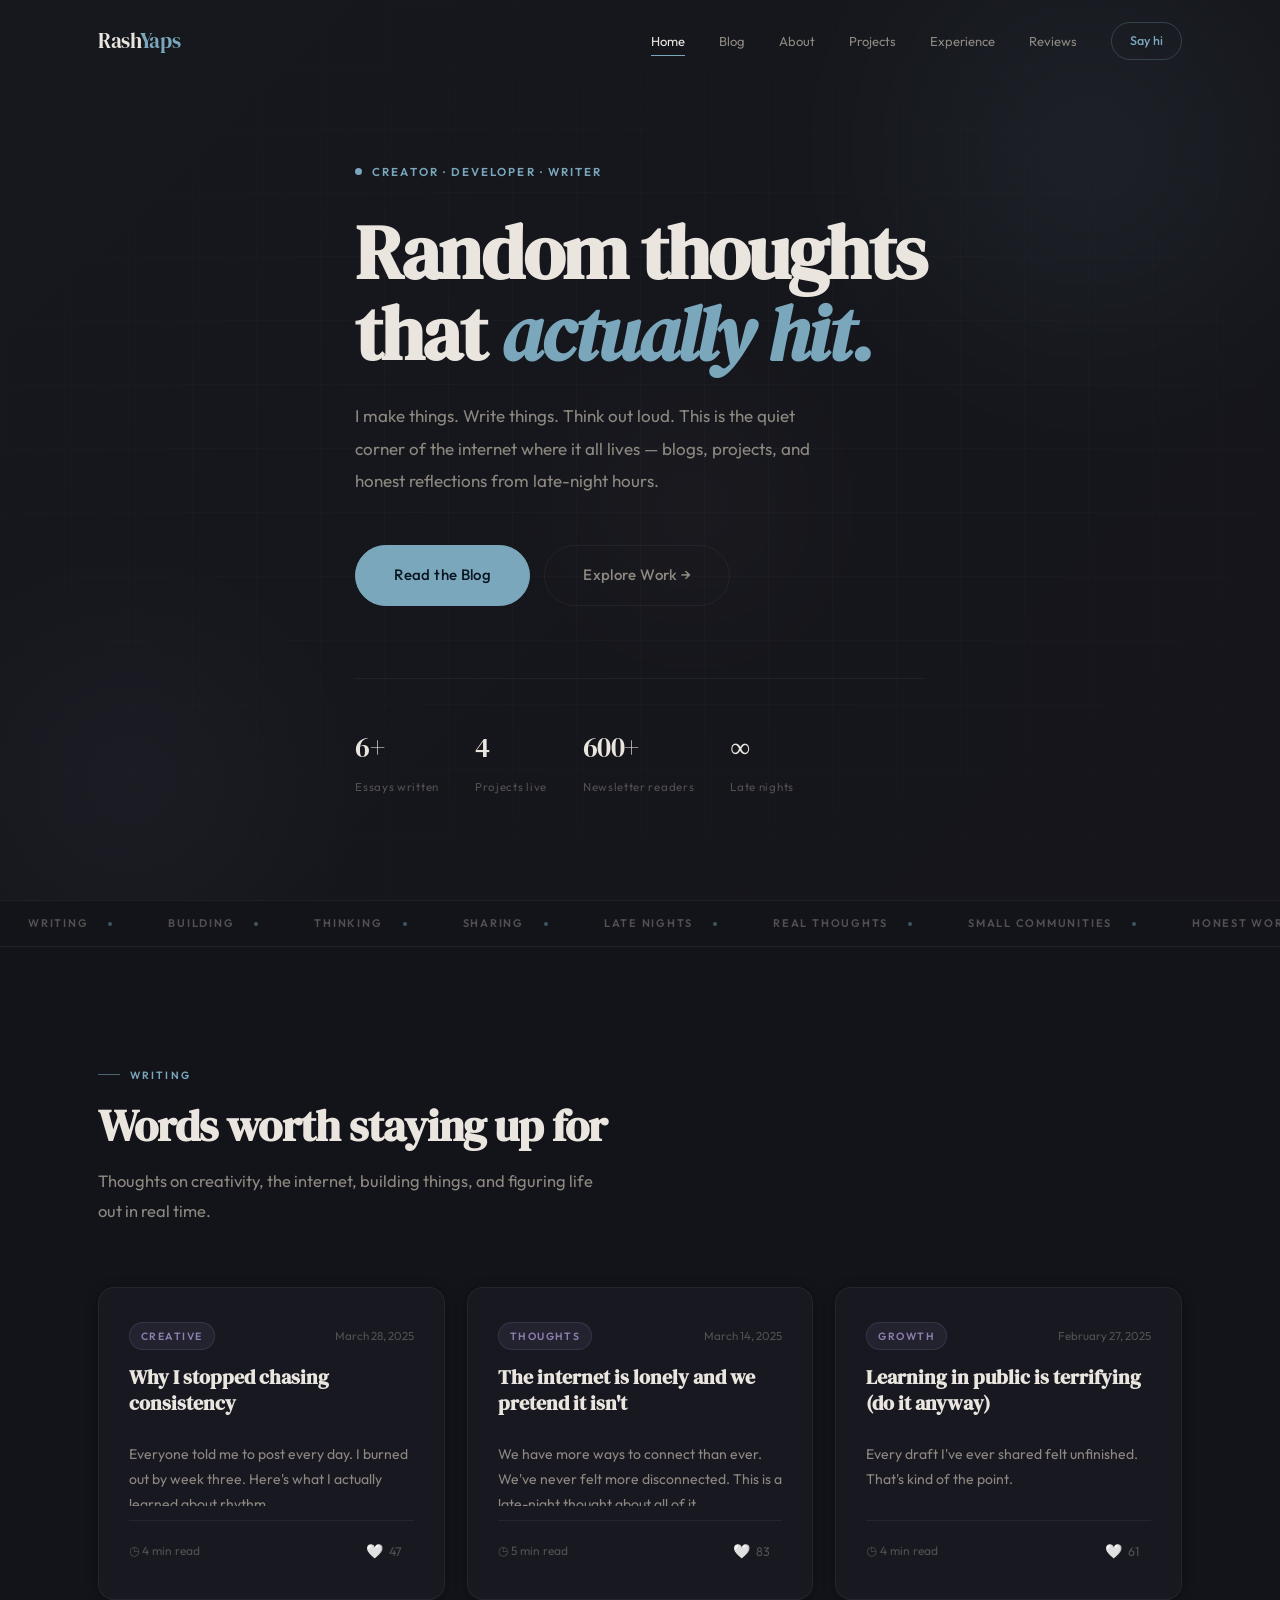
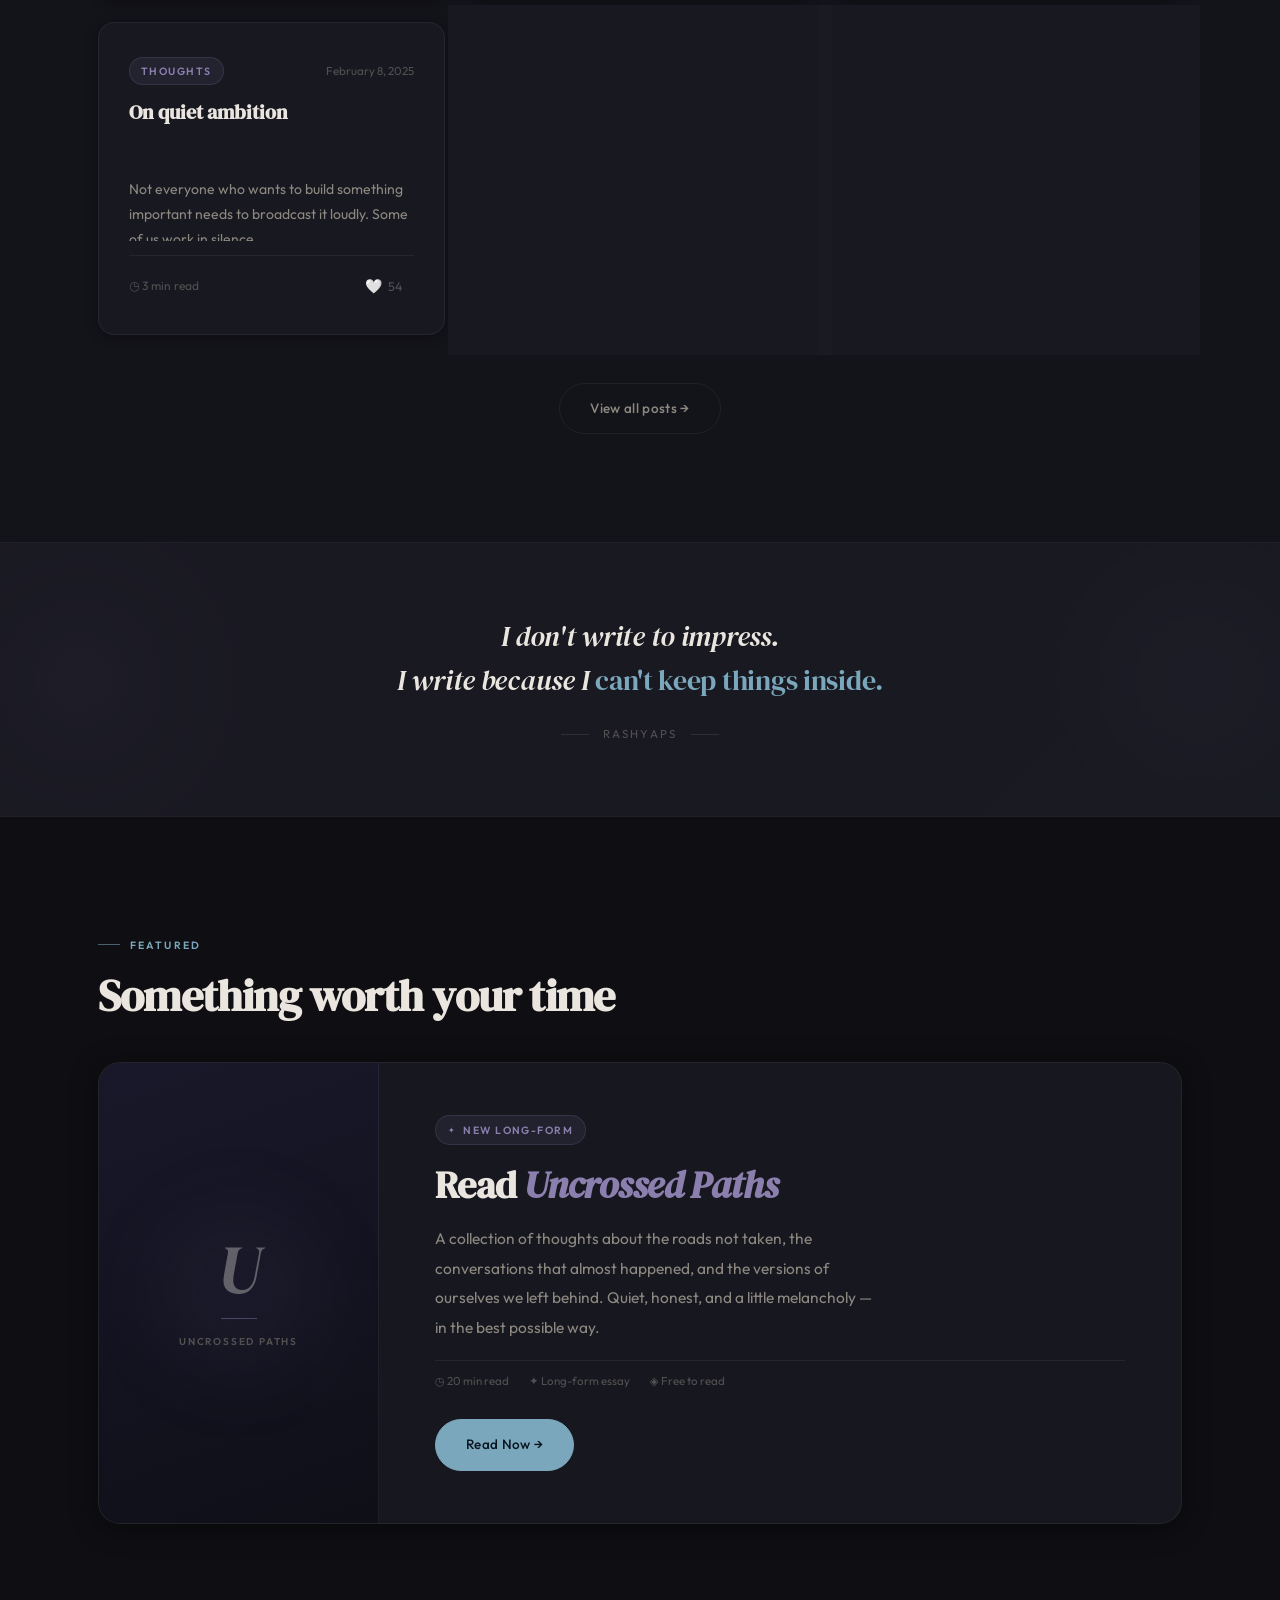
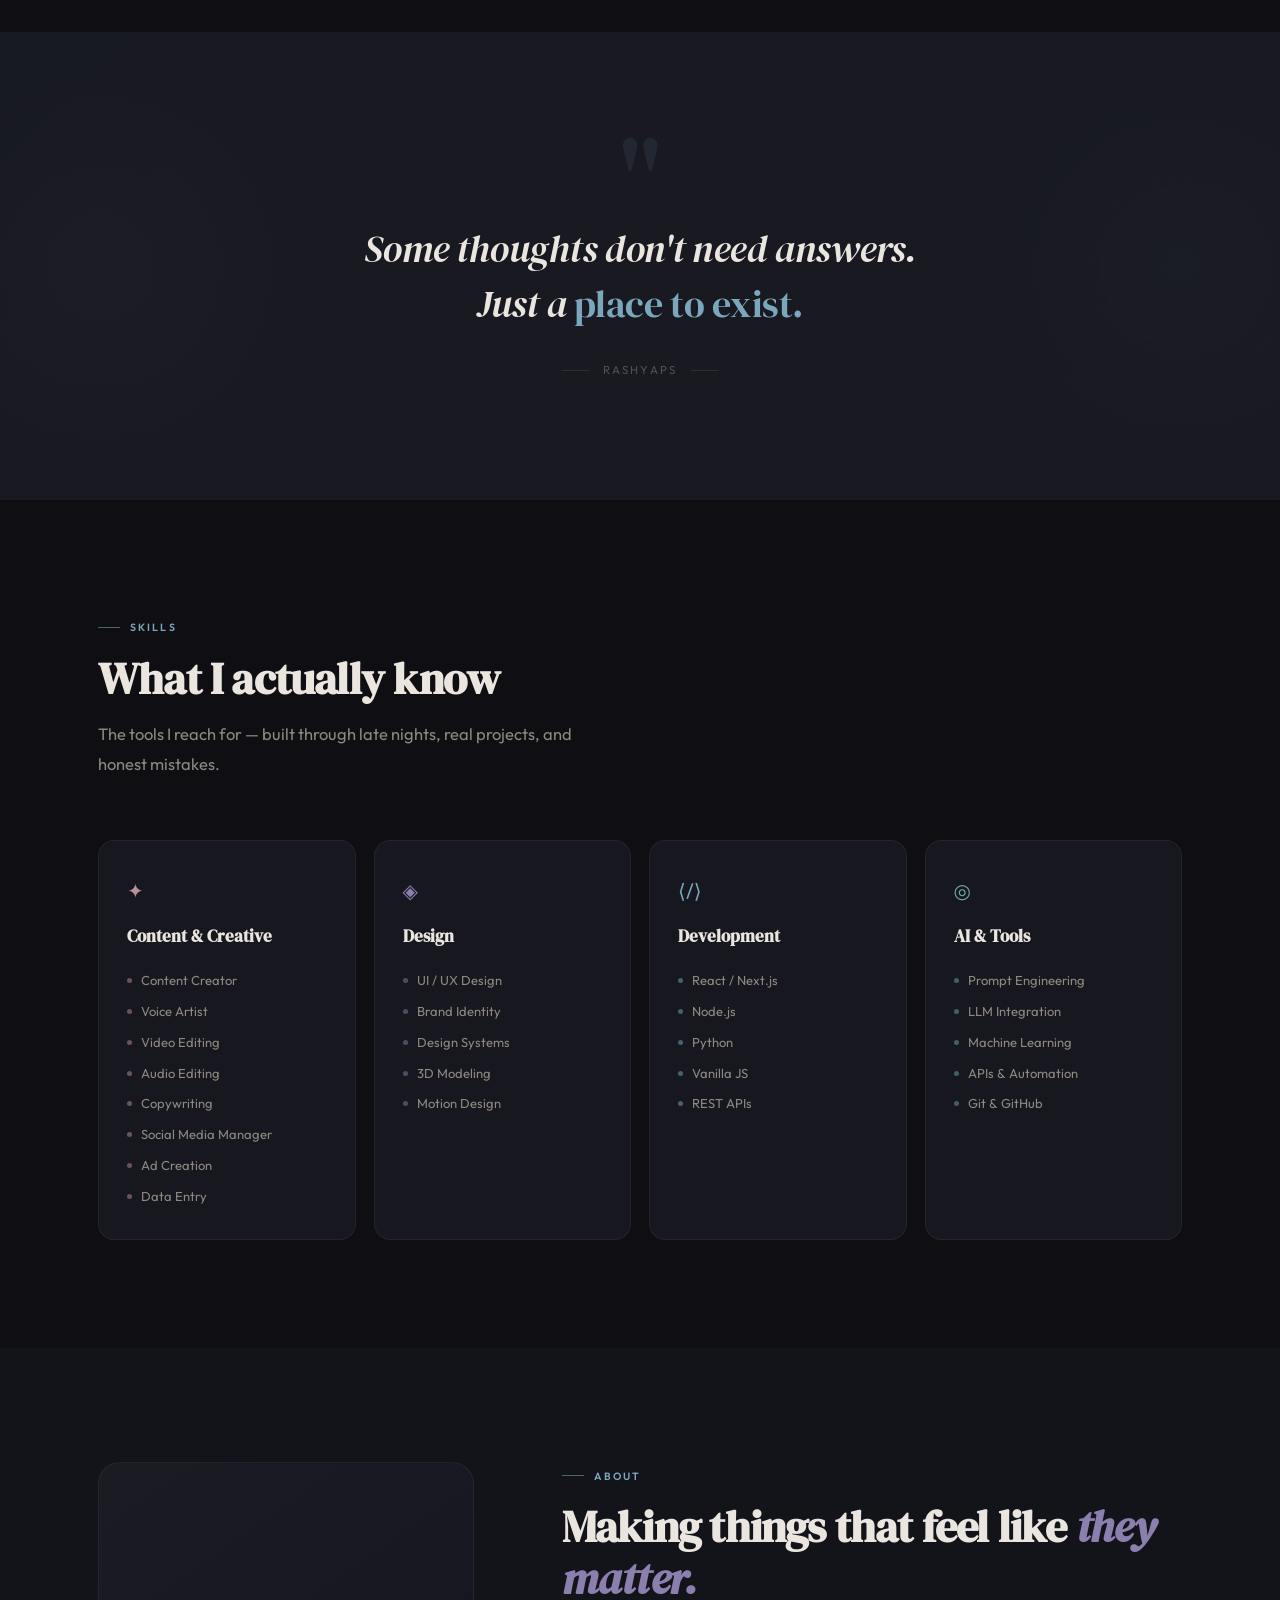
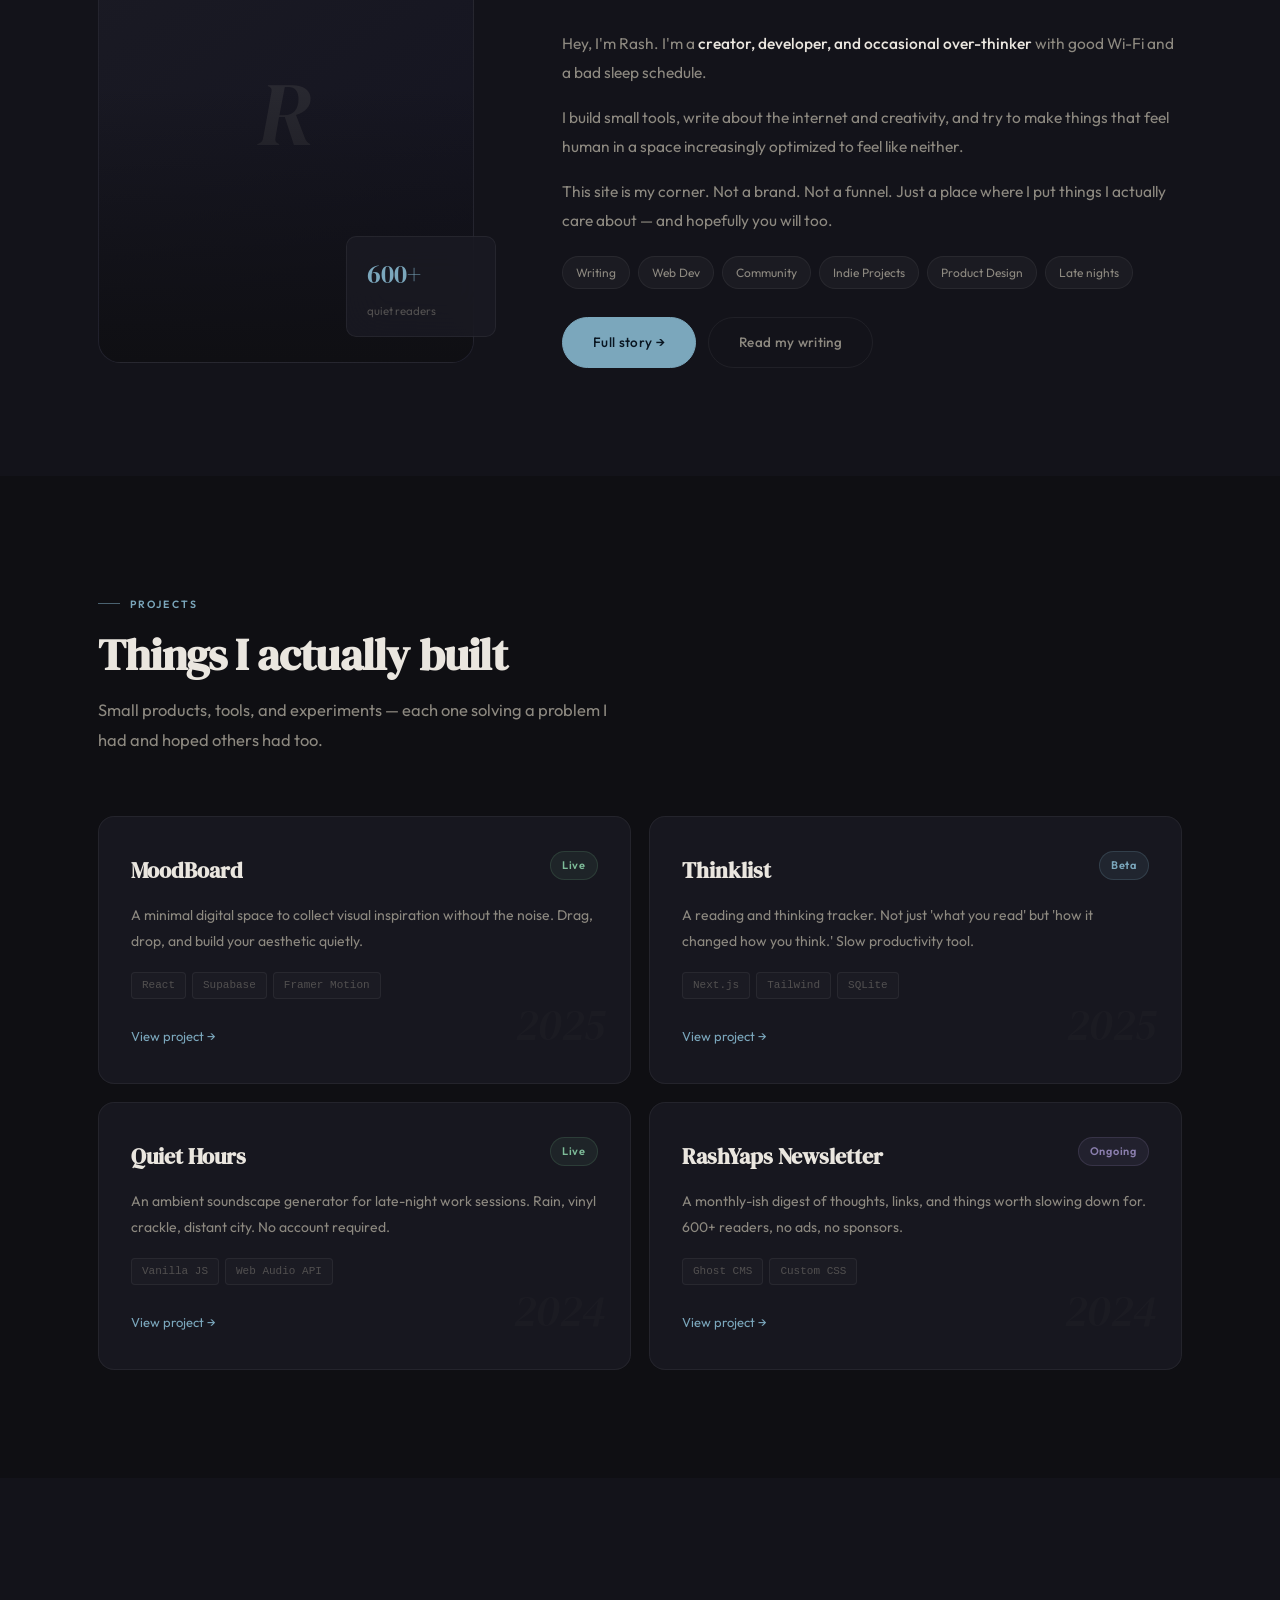
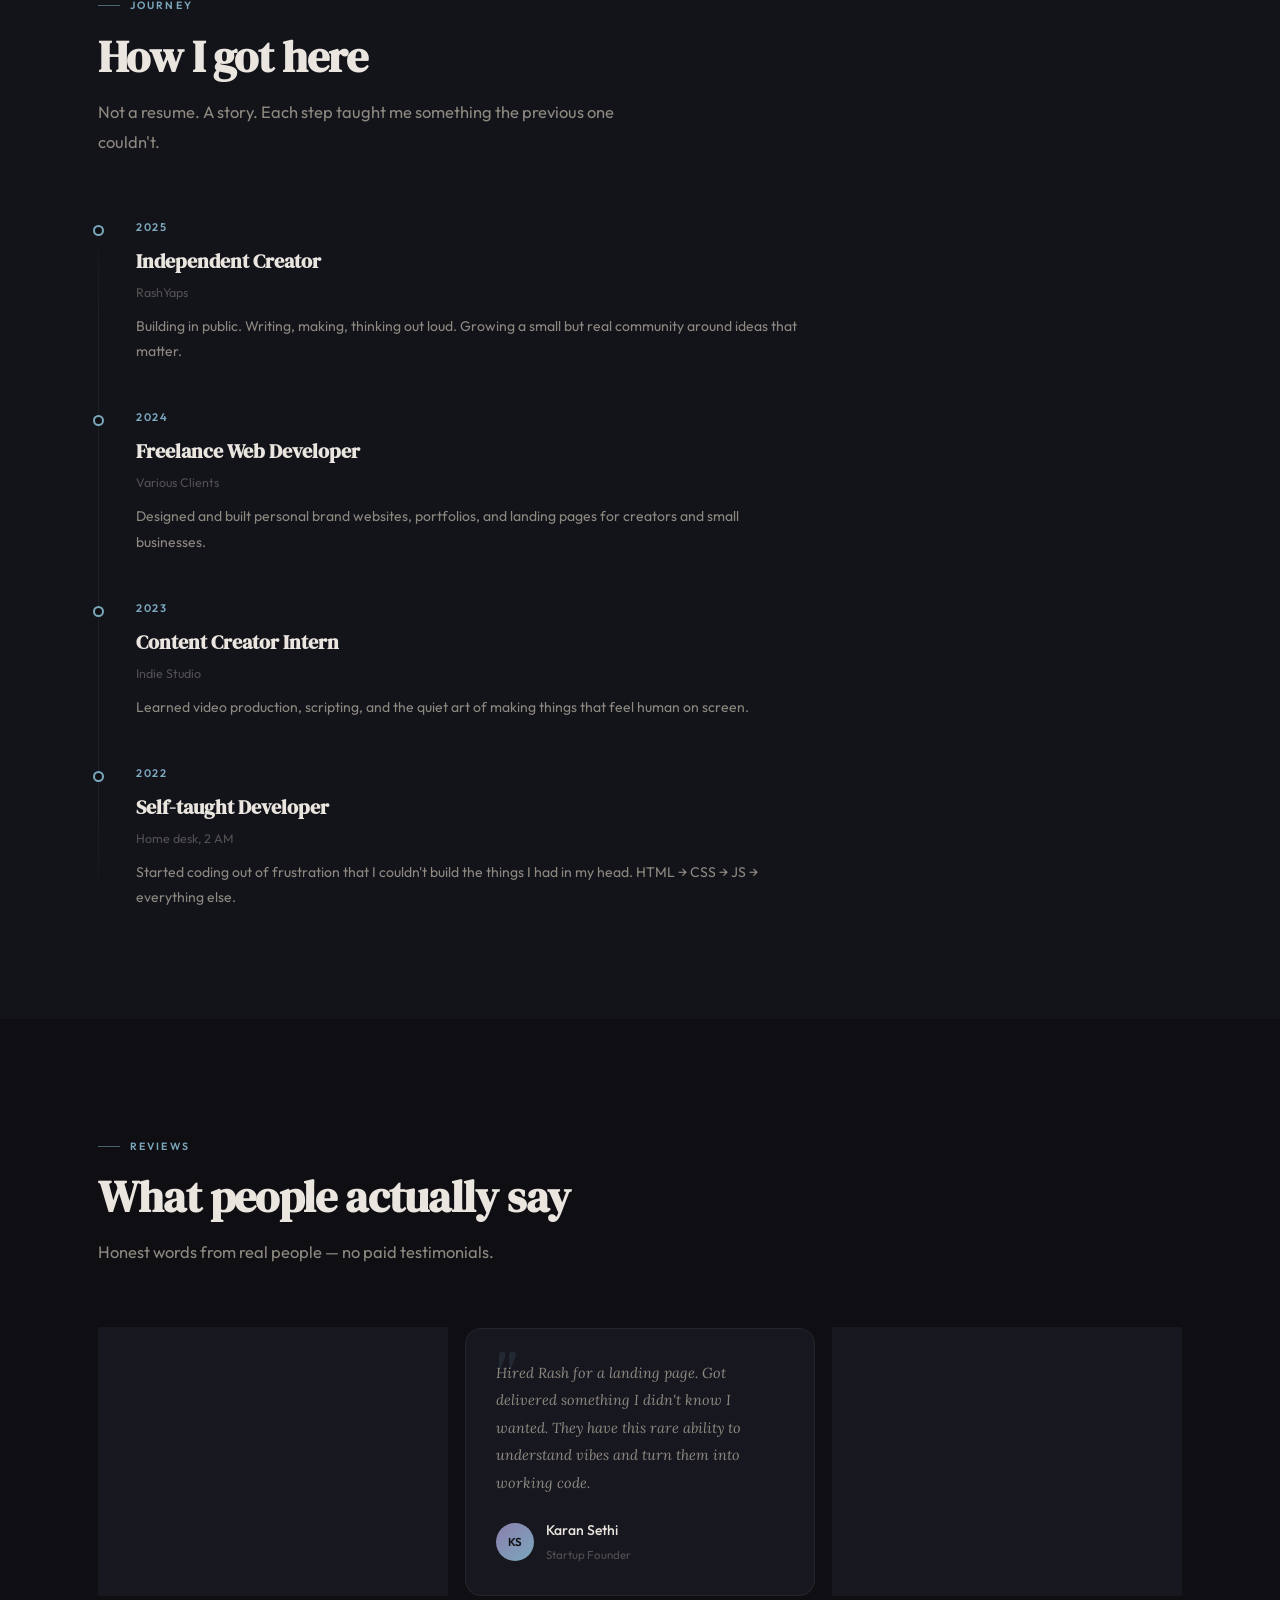
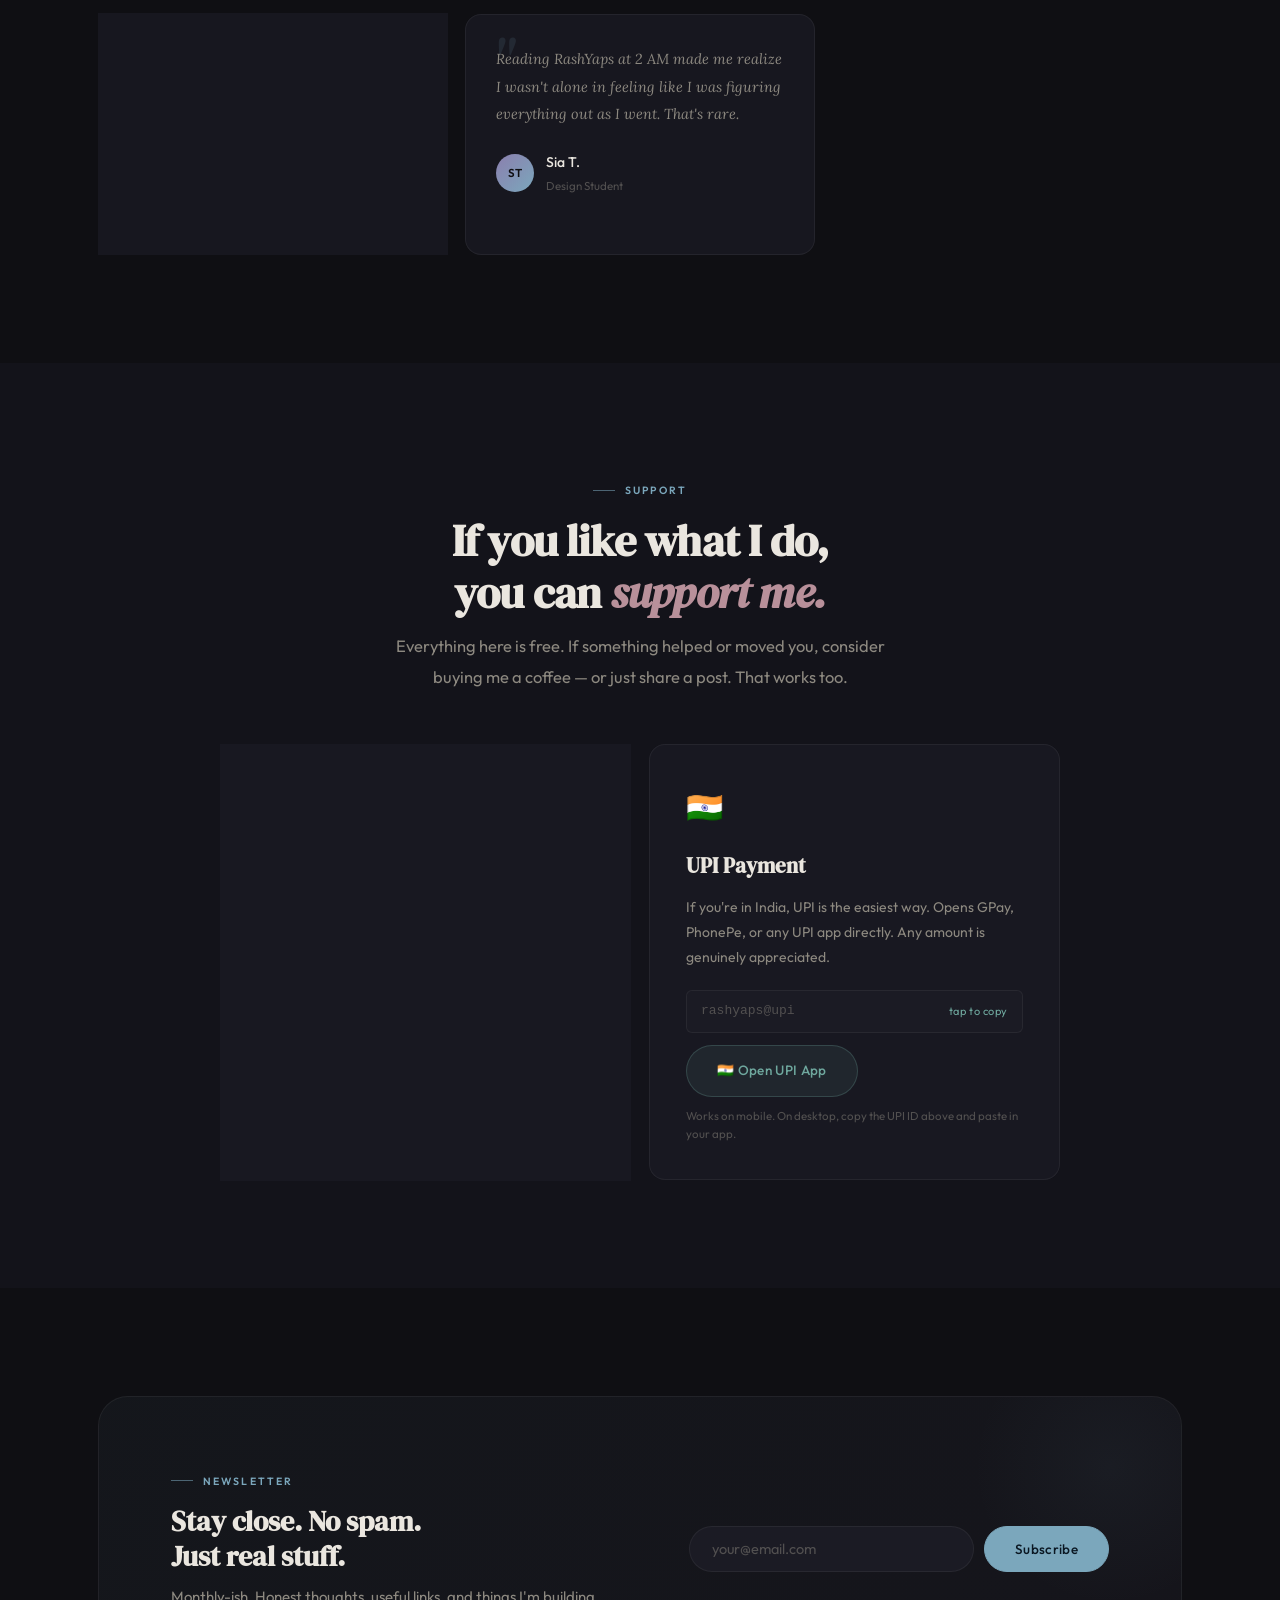
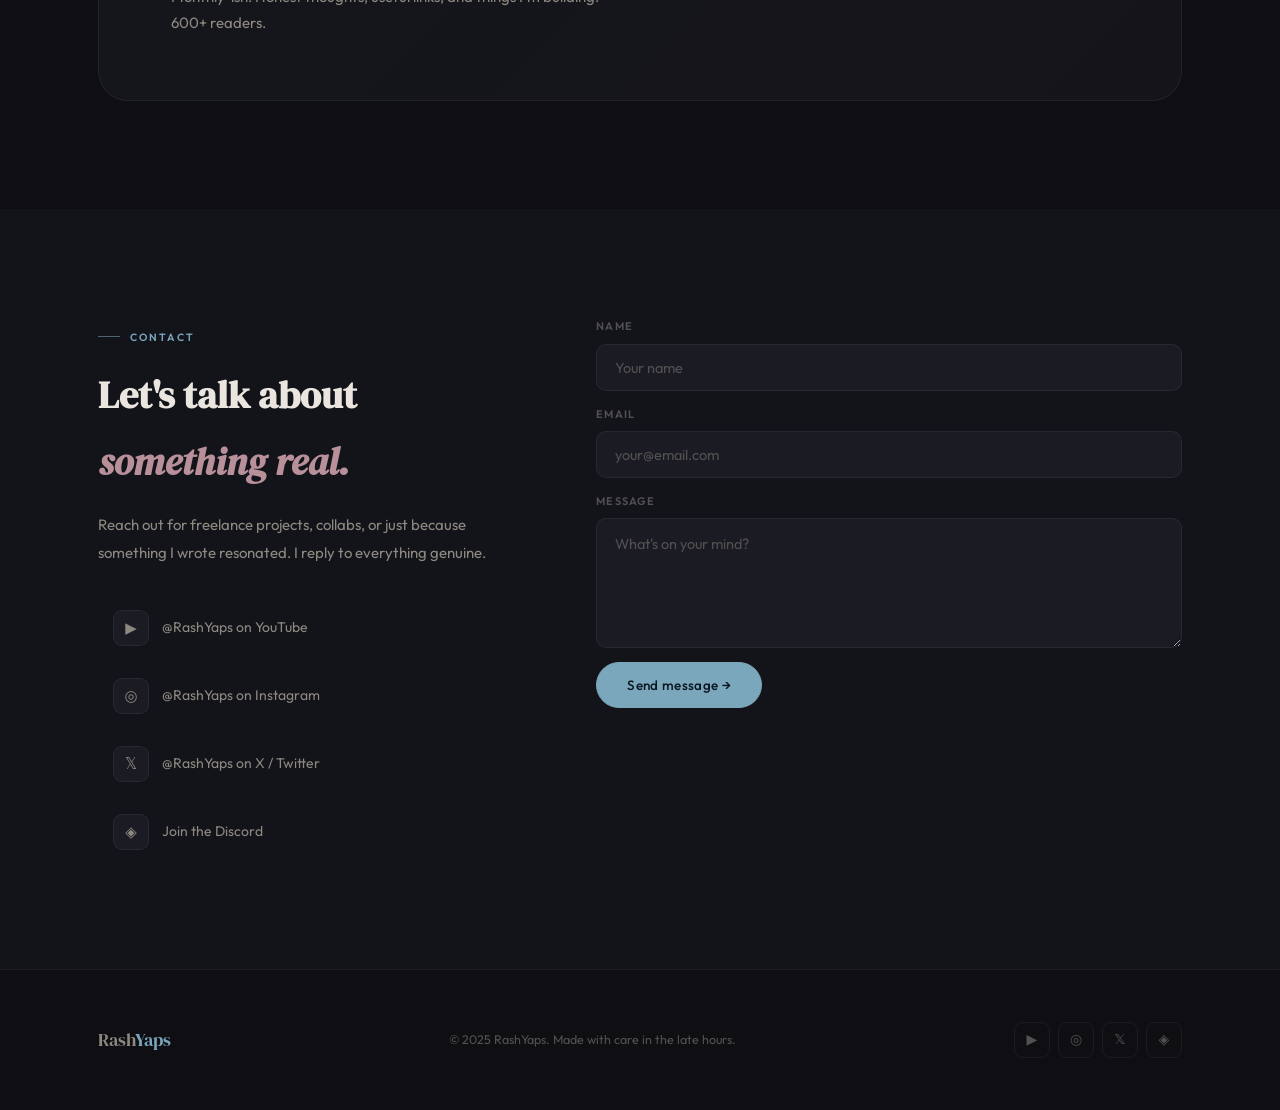
==== index.html @ 07ba9857 "Add files via upload" ====
<!DOCTYPE html>
<html lang="en">
<head>
  <meta charset="UTF-8"/>
  <meta name="viewport" content="width=device-width,initial-scale=1.0"/>
  <title>RashYaps — Random thoughts that actually hit.</title>
  <meta name="description" content="RashYaps — blogs, projects, and late-night thoughts that actually matter."/>
  <meta property="og:title" content="RashYaps"/>
  <meta property="og:description" content="Random thoughts that actually hit."/>
  <meta name="theme-color" content="#0f0f13"/>
  <link rel="stylesheet" href="styles.css"/>
  <link rel="preconnect" href="https://fonts.googleapis.com"/>
  <link rel="preconnect" href="https://fonts.gstatic.com" crossorigin/>
</head>
<body data-page="index">

<div id="page-veil" class="show"></div>

<!-- Mobile nav -->
<nav class="mobile-nav" aria-label="Mobile">
  <button class="mobile-nav-close" aria-label="Close">✕</button>
  <a href="index.html">Home</a>
  <a href="blog.html">Blog</a>
  <a href="about.html">About</a>
  <a href="#projects">Projects</a>
  <a href="#experience">Experience</a>
  <a href="#reviews">Reviews</a>
  <a href="contact.html">Contact</a>
</nav>

<!-- Navbar -->
<header class="navbar">
  <div class="container nav-inner">
    <a href="index.html" class="nav-logo">Rash<span>Yaps</span></a>
    <nav class="nav-links">
      <a href="index.html">Home</a>
      <a href="blog.html">Blog</a>
      <a href="about.html">About</a>
      <a href="#projects">Projects</a>
      <a href="#experience">Experience</a>
      <a href="#reviews">Reviews</a>
      <a href="contact.html" class="nav-pill">Say hi</a>
    </nav>
    <button class="nav-toggle" aria-label="Menu" aria-expanded="false">
      <span></span><span></span><span></span>
    </button>
  </div>
</header>

<!-- ═══ HERO ═══════════════════════════════════════════════ -->
<section class="hero" id="hero">
  <div class="hero-gradient"></div>
  <div class="hero-grid"></div>
  <div class="hero-orb orb1"></div>
  <div class="hero-orb orb2"></div>
  <div class="hero-orb orb3"></div>
  <div class="container">
    <div class="hero-content">
      <div class="hero-eyebrow">
        <span class="hero-dot"></span>
        Creator · Developer · Writer
      </div>
      <h1 class="hero-title">
        Random thoughts<br/>that <em>actually hit.</em>
      </h1>
      <p class="hero-sub">
        I make things. Write things. Think out loud. This is the quiet corner of the internet
        where it all lives — blogs, projects, and honest reflections from late-night hours.
      </p>
      <div class="hero-actions">
        <a href="blog.html" class="btn btn-primary btn-lg">Read the Blog</a>
        <a href="#projects" class="btn btn-ghost btn-lg">Explore Work →</a>
      </div>
      <div class="hero-stats">
        <div class="stat-item"><span class="stat-num">6+</span><span class="stat-lbl">Essays written</span></div>
        <div class="stat-item"><span class="stat-num">4</span><span class="stat-lbl">Projects live</span></div>
        <div class="stat-item"><span class="stat-num">600+</span><span class="stat-lbl">Newsletter readers</span></div>
        <div class="stat-item"><span class="stat-num">∞</span><span class="stat-lbl">Late nights</span></div>
      </div>
    </div>
  </div>
</section>

<!-- ═══ TICKER ════════════════════════════════════════════ -->
<div class="ticker-wrap" aria-hidden="true">
  <div class="ticker-track">
    <span class="ticker-item">Writing <span class="ticker-sep"></span></span>
    <span class="ticker-item">Building <span class="ticker-sep"></span></span>
    <span class="ticker-item">Thinking <span class="ticker-sep"></span></span>
    <span class="ticker-item">Sharing <span class="ticker-sep"></span></span>
    <span class="ticker-item">Late nights <span class="ticker-sep"></span></span>
    <span class="ticker-item">Real thoughts <span class="ticker-sep"></span></span>
    <span class="ticker-item">Small communities <span class="ticker-sep"></span></span>
    <span class="ticker-item">Honest work <span class="ticker-sep"></span></span>
    <span class="ticker-item">Writing <span class="ticker-sep"></span></span>
    <span class="ticker-item">Building <span class="ticker-sep"></span></span>
    <span class="ticker-item">Thinking <span class="ticker-sep"></span></span>
    <span class="ticker-item">Sharing <span class="ticker-sep"></span></span>
    <span class="ticker-item">Late nights <span class="ticker-sep"></span></span>
    <span class="ticker-item">Real thoughts <span class="ticker-sep"></span></span>
    <span class="ticker-item">Small communities <span class="ticker-sep"></span></span>
    <span class="ticker-item">Honest work <span class="ticker-sep"></span></span>
  </div>
</div>

<!-- ═══ BLOG ══════════════════════════════════════════════ -->
<section id="blog" style="background:var(--bg-surface)">
  <div class="container">
    <div class="section-head">
      <div class="label reveal">Writing</div>
      <h2 class="h2 reveal d1" style="margin-bottom:14px">Words worth staying up for</h2>
      <p class="lead reveal d2">Thoughts on creativity, the internet, building things, and figuring life out in real time.</p>
    </div>
    <div class="blog-grid" id="blog-grid">
      <div style="grid-column:1/-1;text-align:center;color:var(--text-muted);padding:48px 0;font-size:14px">Loading posts…</div>
    </div>
    <div style="text-align:center;margin-top:48px" class="reveal">
      <a href="blog.html" class="btn btn-ghost">View all posts →</a>
    </div>
  </div>
</section>

<!-- ═══ PERSONAL STRIP ═══════════════════════════════════ -->
<div class="personal-strip">
  <div class="personal-strip-bg"></div>
  <div class="personal-strip-orb pso1"></div>
  <div class="personal-strip-orb pso2"></div>
  <div class="personal-strip-inner reveal">
    <p class="personal-strip-quote">
      I don't write to impress.<br/>
      I write because I <em>can't keep things inside.</em>
    </p>
    <div class="personal-strip-attr">rashyaps</div>
  </div>
</div>

<!-- ═══ UNCROSSED PATHS ══════════════════════════════════ -->
<section id="uncrossed" style="background:var(--bg-base)">
  <div class="container">
    <div class="section-head" style="margin-bottom:40px">
      <div class="label reveal">Featured</div>
      <h2 class="h2 reveal d1">Something worth your time</h2>
    </div>
    <div class="featured-card reveal">
      <!-- Cover: swap the placeholder div for <img> when you have art -->
      <div class="featured-cover">
        <div class="featured-cover-orb"></div>
        <!-- <img src="uncrossed-cover.jpg" alt="Uncrossed Paths" class="featured-cover-img" loading="lazy"/> -->
        <div class="featured-cover-inner">
          <div class="featured-letter">U</div>
          <div class="featured-cover-line"></div>
          <div class="featured-cover-label">Uncrossed Paths</div>
        </div>
      </div>
      <div class="featured-body">
        <span class="featured-badge">New long-form</span>
        <h2 class="featured-title">Read <em>Uncrossed Paths</em></h2>
        <p class="featured-desc">
          A collection of thoughts about the roads not taken, the conversations that almost happened,
          and the versions of ourselves we left behind. Quiet, honest, and a little melancholy —
          in the best possible way.
        </p>
        <div class="featured-meta">
          <span>◷ 20 min read</span>
          <span>✦ Long-form essay</span>
          <span>◈ Free to read</span>
        </div>
        <div style="margin-top:10px">
          <a href="blog.html" class="btn btn-primary">Read Now →</a>
        </div>
      </div>
    </div>
  </div>
</section>

<!-- ═══ QUOTE ══════════════════════════════════════════════ -->
<div class="quote-section" style="background:var(--bg-surface)">
  <div class="quote-section-bg"></div>
  <div class="quote-orb qo1"></div>
  <div class="quote-orb qo2"></div>
  <div class="quote-inner reveal">
    <span class="quote-mark">"</span>
    <blockquote class="quote-text">
      Some thoughts don't need answers.<br/>
      Just a <em>place to exist.</em>
    </blockquote>
    <div class="quote-attr">rashyaps</div>
  </div>
</div>

<!-- ═══ SKILLS ════════════════════════════════════════════ -->
<section id="skills" style="background:var(--bg-base)">
  <div class="container">
    <div class="section-head">
      <div class="label reveal">Skills</div>
      <h2 class="h2 reveal d1" style="margin-bottom:14px">What I actually know</h2>
      <p class="lead reveal d2">The tools I reach for — built through late nights, real projects, and honest mistakes.</p>
    </div>
    <div class="skills-grid" id="skills-grid">
      <!-- Rendered by script.js -->
    </div>
  </div>
</section>

<!-- ═══ ABOUT ════════════════════════════════════════════ -->
<section id="about" style="background:var(--bg-surface)">
  <div class="container">
    <div class="about-grid">
      <div class="about-img-wrap reveal">
        <div class="about-img">
          <!-- <img data-src="rash-photo.jpg" alt="Rash" loading="lazy"/> -->
          <span class="about-img-letter">R</span>
        </div>
        <div class="about-stat-card">
          <div class="about-stat-num">600+</div>
          <div class="about-stat-lbl">quiet readers</div>
        </div>
      </div>
      <div class="reveal d2">
        <div class="label">About</div>
        <h2 class="h2" style="margin-bottom:24px">Making things that feel like <span class="em-purple">they matter.</span></h2>
        <div class="about-text-body">
          <p>Hey, I'm Rash. I'm a <strong>creator, developer, and occasional over-thinker</strong> with good Wi-Fi and a bad sleep schedule.</p>
          <p>I build small tools, write about the internet and creativity, and try to make things that feel human in a space increasingly optimized to feel like neither.</p>
          <p>This site is my corner. Not a brand. Not a funnel. Just a place where I put things I actually care about — and hopefully you will too.</p>
        </div>
        <div class="about-tags" style="margin-top:20px">
          <span class="tag">Writing</span>
          <span class="tag">Web Dev</span>
          <span class="tag">Community</span>
          <span class="tag">Indie Projects</span>
          <span class="tag">Product Design</span>
          <span class="tag">Late nights</span>
        </div>
        <div class="about-actions">
          <a href="about.html" class="btn btn-primary">Full story →</a>
          <a href="blog.html" class="btn btn-ghost">Read my writing</a>
        </div>
      </div>
    </div>
  </div>
</section>

<!-- ═══ PROJECTS ══════════════════════════════════════════ -->
<section id="projects" style="background:var(--bg-base)">
  <div class="container">
    <div class="section-head">
      <div class="label reveal">Projects</div>
      <h2 class="h2 reveal d1" style="margin-bottom:14px">Things I actually built</h2>
      <p class="lead reveal d2">Small products, tools, and experiments — each one solving a problem I had and hoped others had too.</p>
    </div>
    <div class="projects-grid" id="projects-grid">
      <!-- Rendered by JS -->
    </div>
  </div>
</section>

<!-- ═══ EXPERIENCE ════════════════════════════════════════ -->
<section id="experience" style="background:var(--bg-surface)">
  <div class="container">
    <div class="section-head">
      <div class="label reveal">Journey</div>
      <h2 class="h2 reveal d1" style="margin-bottom:14px">How I got here</h2>
      <p class="lead reveal d2">Not a resume. A story. Each step taught me something the previous one couldn't.</p>
    </div>
    <div class="timeline" id="experience-timeline">
      <!-- Rendered by JS -->
    </div>
  </div>
</section>

<!-- ═══ REVIEWS ═══════════════════════════════════════════ -->
<section id="reviews" style="background:var(--bg-base)">
  <div class="container">
    <div class="section-head">
      <div class="label reveal">Reviews</div>
      <h2 class="h2 reveal d1" style="margin-bottom:14px">What people actually say</h2>
      <p class="lead reveal d2">Honest words from real people — no paid testimonials.</p>
    </div>
    <div class="reviews-grid" id="reviews-grid">
      <!-- Rendered by JS -->
    </div>
  </div>
</section>

<!-- ═══ SUPPORT ════════════════════════════════════════════ -->
<section id="support" style="background:var(--bg-surface)">
  <div class="container">
    <div class="section-head" style="text-align:center;max-width:500px;margin:0 auto 52px">
      <div class="label reveal" style="justify-content:center">Support</div>
      <h2 class="h2 reveal d1" style="margin-bottom:12px">If you like what I do,<br/>you can <span class="em-pink">support me.</span></h2>
      <p class="lead reveal d2" style="max-width:100%;margin:0 auto">Everything here is free. If something helped or moved you, consider buying me a coffee — or just share a post. That works too.</p>
    </div>
    <div class="support-grid">
      <!-- Coffee -->
      <div class="card support-card coffee reveal">
        <div class="support-icon">☕</div>
        <h3 class="support-title">Buy Me a Coffee</h3>
        <p class="support-desc">Keep the late nights going. A coffee goes a long way when you're writing at 2 AM for no reason other than that it feels right.</p>
        <button class="btn btn-coffee" id="coffee-btn">☕ Buy me a coffee</button>
      </div>
      <!-- UPI -->
      <div class="card support-card upi reveal d2">
        <div class="support-icon">🇮🇳</div>
        <h3 class="support-title">UPI Payment</h3>
        <p class="support-desc">If you're in India, UPI is the easiest way. Opens GPay, PhonePe, or any UPI app directly. Any amount is genuinely appreciated.</p>
        <!-- Deep link — works on mobile, opens UPI app -->
        <div class="upi-row" data-copy="rashyaps@upi" title="Tap to copy UPI ID">
          <span>rashyaps@upi</span>
          <span class="upi-copy-lbl">tap to copy</span>
        </div>
        <div style="display:flex;gap:10px;flex-wrap:wrap">
          <a href="upi://pay?pa=rashyaps@upi&pn=RashYaps&cu=INR" class="btn btn-upi" id="upi-pay-btn">
            🇮🇳 Open UPI App
          </a>
        </div>
        <p style="font-size:11.5px;color:var(--text-muted);margin-top:10px;line-height:1.6">
          Works on mobile. On desktop, copy the UPI ID above and paste in your app.
        </p>
      </div>
    </div>
  </div>
</section>

<!-- ═══ NEWSLETTER ════════════════════════════════════════ -->
<section id="newsletter" style="background:var(--bg-base)">
  <div class="container">
    <div class="newsletter-box reveal">
      <div class="newsletter-text">
        <div class="label" style="margin-bottom:14px">Newsletter</div>
        <h3 class="h3" style="margin-bottom:10px">Stay close. No spam.<br/>Just real stuff.</h3>
        <p style="font-size:15px;color:var(--text-secondary)">Monthly-ish. Honest thoughts, useful links, and things I'm building. 600+ readers.</p>
      </div>
      <form class="newsletter-form" id="nl-form">
        <input type="email" class="input-base input-pill" placeholder="your@email.com" required aria-label="Email"/>
        <button type="submit" class="btn btn-primary" style="white-space:nowrap">Subscribe</button>
      </form>
    </div>
  </div>
</section>

<!-- ═══ CONTACT ═══════════════════════════════════════════ -->
<section id="contact" style="background:var(--bg-surface)">
  <div class="container">
    <div class="contact-grid">
      <div class="contact-lead reveal">
        <div class="label">Contact</div>
        <h2>Let's talk about <em>something real.</em></h2>
        <p>Reach out for freelance projects, collabs, or just because something I wrote resonated. I reply to everything genuine.</p>
        <div class="socials-list">
          <a href="https://youtube.com/@RashYaps" class="social-row" target="_blank" rel="noopener"><span class="social-ic">▶</span>@RashYaps on YouTube</a>
          <a href="https://instagram.com/RashYaps" class="social-row" target="_blank" rel="noopener"><span class="social-ic">◎</span>@RashYaps on Instagram</a>
          <a href="https://twitter.com/RashYaps" class="social-row" target="_blank" rel="noopener"><span class="social-ic">𝕏</span>@RashYaps on X / Twitter</a>
          <a href="https://discord.gg/RashYaps" class="social-row" target="_blank" rel="noopener"><span class="social-ic">◈</span>Join the Discord</a>
        </div>
      </div>
      <div class="reveal d2">
        <form class="contact-form-area" id="cf-form">
          <div class="field"><label for="cf-name">Name</label><input type="text" id="cf-name" class="input-base" placeholder="Your name" required/></div>
          <div class="field"><label for="cf-email">Email</label><input type="email" id="cf-email" class="input-base" placeholder="your@email.com" required/></div>
          <div class="field"><label for="cf-message">Message</label><textarea id="cf-message" class="input-base" placeholder="What's on your mind?" required></textarea></div>
          <div class="form-notice" id="cf-msg" role="alert"></div>
          <button type="submit" class="btn btn-primary" style="align-self:flex-start">Send message →</button>
        </form>
      </div>
    </div>
  </div>
</section>

<!-- ═══ FOOTER ═════════════════════════════════════════════ -->
<footer class="site-footer">
  <div class="container footer-row">
    <a href="index.html" class="footer-logo">Rash<span>Yaps</span></a>
    <p class="footer-copy">© 2025 RashYaps. Made with care in the late hours.</p>
    <div class="footer-socials">
      <a href="https://youtube.com/@RashYaps" target="_blank" rel="noopener" aria-label="YouTube">▶</a>
      <a href="https://instagram.com/RashYaps" target="_blank" rel="noopener" aria-label="Instagram">◎</a>
      <a href="https://twitter.com/RashYaps" target="_blank" rel="noopener" aria-label="Twitter">𝕏</a>
      <a href="https://discord.gg/RashYaps" target="_blank" rel="noopener" aria-label="Discord">◈</a>
    </div>
  </div>
</footer>

<script src="script.js"></script>
</body>
</html>
---- styles.css ----
/* ============================================================
   RashYaps — styles.css  v3 (Premium Polish)
   Dark charcoal aesthetic · Muted accents · Calm & intentional
   ============================================================ */

@import url('https://fonts.googleapis.com/css2?family=DM+Serif+Display:ital@0;1&family=Outfit:wght@300;400;500;600&family=Lora:ital,wght@0,400;1,400&display=swap');

/* ── Variables ────────────────────────────────────────────── */
:root {
  --bg-base:        #0f0f13;
  --bg-surface:     #13131a;
  --bg-elevated:    #1b1b24;
  --bg-glass:       rgba(27,27,36,0.75);
  --bg-glass-light: rgba(255,255,255,0.035);

  --accent-blue:    #7ba7bc;
  --accent-purple:  #8b7fae;
  --accent-pink:    #b8909a;
  --accent-teal:    #6fa89e;
  --accent-muted:   #4e6070;

  --text-primary:   #eae6df;
  --text-secondary: #8d8980;
  --text-muted:     #525050;
  --text-link:      #9abccc;

  --border:         rgba(255,255,255,0.055);
  --border-hover:   rgba(255,255,255,0.11);
  --border-accent:  rgba(123,167,188,0.25);

  --shadow-sm:      0 2px 12px rgba(0,0,0,0.35);
  --shadow-md:      0 4px 28px rgba(0,0,0,0.45);
  --shadow-lg:      0 8px 48px rgba(0,0,0,0.55);

  --radius-xs: 6px;
  --radius-sm: 10px;
  --radius-md: 16px;
  --radius-lg: 22px;
  --radius-xl: 30px;

  --font-display: 'DM Serif Display', Georgia, serif;
  --font-body:    'Outfit', system-ui, sans-serif;
  --font-serif:   'Lora', Georgia, serif;

  --ease:      cubic-bezier(0.4, 0, 0.2, 1);
  --ease-out:  cubic-bezier(0, 0, 0.2, 1);
  --t-fast:    0.18s;
  --t-base:    0.28s;
  --t-slow:    0.5s;
}

/* ── Reset ────────────────────────────────────────────────── */
*, *::before, *::after { box-sizing: border-box; margin: 0; padding: 0; }

html {
  scroll-behavior: smooth;
  scroll-padding-top: 72px;
  scrollbar-width: thin;
  scrollbar-color: var(--accent-muted) var(--bg-elevated);
}
::-webkit-scrollbar        { width: 4px; }
::-webkit-scrollbar-track  { background: var(--bg-base); }
::-webkit-scrollbar-thumb  { background: var(--accent-muted); border-radius: 10px; }
::-webkit-scrollbar-thumb:hover { background: var(--accent-blue); }

body {
  background: var(--bg-base);
  color: var(--text-primary);
  font-family: var(--font-body);
  font-size: 16px;
  font-weight: 400;
  line-height: 1.75;
  overflow-x: hidden;
  -webkit-font-smoothing: antialiased;
  -moz-osx-font-smoothing: grayscale;
}

img   { display: block; max-width: 100%; height: auto; }
a     { color: inherit; text-decoration: none; }
ul    { list-style: none; }
button { cursor: pointer; border: none; background: none; font-family: var(--font-body); color: inherit; }
input, textarea, select { font-family: var(--font-body); color: var(--text-primary); }
::selection { background: rgba(123,167,188,0.22); color: var(--text-primary); }
:focus-visible { outline: 2px solid var(--accent-blue); outline-offset: 3px; border-radius: 4px; }

/* ── Keyframes ────────────────────────────────────────────── */
@keyframes fadeUp {
  from { opacity: 0; transform: translateY(24px); }
  to   { opacity: 1; transform: translateY(0); }
}
@keyframes fadeIn {
  from { opacity: 0; }
  to   { opacity: 1; }
}
@keyframes floatY {
  0%,100% { transform: translateY(0px); }
  50%      { transform: translateY(-10px); }
}
@keyframes drift {
  0%   { transform: translate(0,0) scale(1); }
  33%  { transform: translate(28px,-18px) scale(1.04); }
  66%  { transform: translate(-16px,14px) scale(0.97); }
  100% { transform: translate(0,0) scale(1); }
}
@keyframes heroGradient {
  0%   { background-position: 0% 50%; }
  50%  { background-position: 100% 50%; }
  100% { background-position: 0% 50%; }
}
@keyframes pulseRing {
  0%,100% { opacity: 0.06; transform: scale(1); }
  50%      { opacity: 0.12; transform: scale(1.08); }
}
@keyframes ticker {
  from { transform: translateX(0); }
  to   { transform: translateX(-50%); }
}
@keyframes shimmer {
  0%   { background-position: -200% 0; }
  100% { background-position:  200% 0; }
}
@keyframes blink {
  0%,100% { opacity: 1; }
  50%      { opacity: 0.3; }
}

/* ── Scroll reveal ────────────────────────────────────────── */
.reveal {
  opacity: 0;
  transform: translateY(22px);
  transition: opacity 0.65s var(--ease), transform 0.65s var(--ease);
}
.reveal.in      { opacity: 1; transform: translateY(0); }
.reveal.d1      { transition-delay: 0.08s; }
.reveal.d2      { transition-delay: 0.16s; }
.reveal.d3      { transition-delay: 0.24s; }
.reveal.d4      { transition-delay: 0.32s; }
.reveal.d5      { transition-delay: 0.40s; }

/* ── Layout ───────────────────────────────────────────────── */
.container      { max-width: 1140px; margin: 0 auto; padding: 0 28px; }
.container-sm   { max-width: 760px;  margin: 0 auto; padding: 0 28px; }
section         { padding: 108px 0; }

/* ── Typography helpers ───────────────────────────────────── */
.label {
  display: inline-flex;
  align-items: center;
  gap: 10px;
  font-size: 10.5px;
  font-weight: 600;
  letter-spacing: 0.20em;
  text-transform: uppercase;
  color: var(--accent-blue);
  margin-bottom: 16px;
}
.label::before {
  content: '';
  width: 22px; height: 1px;
  background: var(--accent-blue);
  opacity: 0.55;
  display: inline-block;
}
.h1 {
  font-family: var(--font-display);
  font-size: clamp(36px, 5.5vw, 72px);
  line-height: 1.08;
  letter-spacing: -0.025em;
  color: var(--text-primary);
}
.h2 {
  font-family: var(--font-display);
  font-size: clamp(28px, 4vw, 44px);
  line-height: 1.18;
  letter-spacing: -0.018em;
  color: var(--text-primary);
}
.h3 {
  font-family: var(--font-display);
  font-size: clamp(22px, 2.5vw, 28px);
  line-height: 1.25;
  color: var(--text-primary);
}
.em-blue   { color: var(--accent-blue);   font-style: italic; }
.em-purple { color: var(--accent-purple); font-style: italic; }
.em-pink   { color: var(--accent-pink);   font-style: italic; }
.lead {
  font-size: 16.5px;
  color: var(--text-secondary);
  line-height: 1.85;
  max-width: 520px;
}
.section-head   { margin-bottom: 60px; }

/* ── Cards (glass) ────────────────────────────────────────── */
.card {
  background: var(--bg-glass);
  border: 1px solid var(--border);
  border-radius: var(--radius-md);
  backdrop-filter: blur(18px);
  -webkit-backdrop-filter: blur(18px);
  transition: border-color var(--t-base) var(--ease),
              transform var(--t-base) var(--ease),
              box-shadow var(--t-base) var(--ease);
}
.card:hover {
  border-color: var(--border-hover);
  transform: translateY(-5px);
  box-shadow: var(--shadow-lg);
}
.card-padded { padding: 36px 32px; }

/* ── Buttons ──────────────────────────────────────────────── */
.btn {
  display: inline-flex;
  align-items: center;
  justify-content: center;
  gap: 8px;
  padding: 13px 30px;
  border-radius: 50px;
  font-size: 13.5px;
  font-weight: 500;
  letter-spacing: 0.025em;
  white-space: nowrap;
  cursor: pointer;
  border: 1px solid transparent;
  font-family: var(--font-body);
  transition: background var(--t-base) var(--ease),
              border-color var(--t-base) var(--ease),
              color var(--t-base) var(--ease),
              transform var(--t-base) var(--ease),
              box-shadow var(--t-base) var(--ease);
}
.btn:hover           { transform: translateY(-2px); }
.btn:active          { transform: translateY(0); }

.btn-primary {
  background: var(--accent-blue);
  color: #091520;
  border-color: var(--accent-blue);
}
.btn-primary:hover {
  background: #91c4d9;
  border-color: #91c4d9;
  box-shadow: 0 8px 28px rgba(123,167,188,0.22);
}
.btn-ghost {
  background: transparent;
  color: var(--text-secondary);
  border-color: var(--border);
}
.btn-ghost:hover {
  border-color: var(--border-hover);
  color: var(--text-primary);
}
.btn-outline {
  background: transparent;
  color: var(--accent-blue);
  border-color: rgba(123,167,188,0.3);
}
.btn-outline:hover {
  background: rgba(123,167,188,0.08);
  border-color: rgba(123,167,188,0.55);
}
.btn-purple {
  background: rgba(139,127,174,0.12);
  color: var(--accent-purple);
  border-color: rgba(139,127,174,0.25);
}
.btn-purple:hover {
  background: rgba(139,127,174,0.2);
  border-color: rgba(139,127,174,0.5);
}
.btn-coffee {
  background: rgba(193,158,88,0.1);
  color: #c49e58;
  border-color: rgba(193,158,88,0.25);
}
.btn-coffee:hover {
  background: rgba(193,158,88,0.18);
  border-color: rgba(193,158,88,0.5);
  box-shadow: 0 6px 20px rgba(193,158,88,0.12);
}
.btn-upi {
  background: rgba(111,168,158,0.1);
  color: var(--accent-teal);
  border-color: rgba(111,168,158,0.25);
}
.btn-upi:hover {
  background: rgba(111,168,158,0.18);
  border-color: rgba(111,168,158,0.5);
}
.btn-sm   { padding: 9px 20px; font-size: 12.5px; }
.btn-lg   { padding: 16px 38px; font-size: 15px; }
.btn-icon { padding: 10px; border-radius: 50px; aspect-ratio: 1; }

/* ── Form elements ────────────────────────────────────────── */
.field {
  display: flex;
  flex-direction: column;
  gap: 7px;
}
.field label {
  font-size: 11px;
  font-weight: 600;
  letter-spacing: 0.1em;
  text-transform: uppercase;
  color: var(--text-muted);
}
.input-base {
  background: var(--bg-elevated);
  border: 1px solid var(--border);
  border-radius: var(--radius-sm);
  padding: 13px 18px;
  font-size: 14.5px;
  color: var(--text-primary);
  outline: none;
  width: 100%;
  transition: border-color var(--t-base) var(--ease),
              box-shadow var(--t-base) var(--ease);
}
.input-base::placeholder { color: var(--text-muted); }
.input-base:focus {
  border-color: rgba(123,167,188,0.45);
  box-shadow: 0 0 0 3px rgba(123,167,188,0.07);
}
textarea.input-base { resize: vertical; min-height: 130px; line-height: 1.7; font-family: var(--font-body); }
.input-pill {
  border-radius: 50px;
  padding: 12px 22px;
}
.form-notice {
  font-size: 12.5px;
  padding: 10px 15px;
  border-radius: var(--radius-xs);
  display: none;
}
.form-notice.ok  { display:block; background:rgba(100,160,120,0.09); color:#7dbb98; border:1px solid rgba(100,160,120,0.18); }
.form-notice.err { display:block; background:rgba(184,144,154,0.09); color:var(--accent-pink); border:1px solid rgba(184,144,154,0.2); }

/* ── Page transition ──────────────────────────────────────── */
#page-veil {
  position: fixed; inset: 0;
  background: var(--bg-base);
  z-index: 9999;
  pointer-events: none;
  opacity: 0;
  transition: opacity 0.28s ease;
}
#page-veil.show { opacity: 1; pointer-events: all; }

/* ── Toast ────────────────────────────────────────────────── */
.toast {
  position: fixed;
  bottom: 28px; right: 28px;
  background: var(--bg-elevated);
  border: 1px solid var(--border-hover);
  border-radius: var(--radius-sm);
  padding: 13px 20px;
  font-size: 13px;
  color: var(--text-primary);
  z-index: 8000;
  display: flex;
  align-items: center;
  gap: 10px;
  box-shadow: var(--shadow-lg);
  transform: translateY(16px);
  opacity: 0;
  transition: opacity var(--t-base) var(--ease), transform var(--t-base) var(--ease);
  max-width: 320px;
  pointer-events: none;
}
.toast.show { opacity: 1; transform: translateY(0); pointer-events: all; }

/* ════════════════════════════════════════════════════════════
   NAVBAR
   ════════════════════════════════════════════════════════════ */
.navbar {
  position: fixed;
  top: 0; left: 0; right: 0;
  z-index: 1000;
  padding: 22px 0;
  transition: background var(--t-slow) var(--ease),
              padding var(--t-base) var(--ease),
              border-color var(--t-base) var(--ease),
              backdrop-filter var(--t-slow) var(--ease);
  border-bottom: 1px solid transparent;
}
.navbar.stuck {
  padding: 13px 0;
  background: rgba(15,15,19,0.88);
  backdrop-filter: blur(24px);
  -webkit-backdrop-filter: blur(24px);
  border-bottom-color: var(--border);
  box-shadow: 0 2px 32px rgba(0,0,0,0.35);
}
.nav-inner {
  display: flex;
  align-items: center;
  justify-content: space-between;
}
.nav-logo {
  font-family: var(--font-display);
  font-size: 21px;
  color: var(--text-primary);
  letter-spacing: -0.015em;
  flex-shrink: 0;
  transition: opacity var(--t-base);
}
.nav-logo span { color: var(--accent-blue); }
.nav-logo:hover { opacity: 0.78; }

.nav-links {
  display: flex;
  align-items: center;
  gap: 34px;
}
.nav-links a {
  font-size: 13px;
  color: var(--text-secondary);
  position: relative;
  transition: color var(--t-base) var(--ease);
  padding: 2px 0;
}
.nav-links a::after {
  content: '';
  position: absolute;
  bottom: -2px; left: 0;
  width: 0; height: 1px;
  background: var(--accent-blue);
  transition: width var(--t-base) var(--ease);
}
.nav-links a:hover          { color: var(--text-primary); }
.nav-links a:hover::after   { width: 100%; }
.nav-links a.active         { color: var(--text-primary); }
.nav-links a.active::after  { width: 100%; }

.nav-pill {
  font-size: 12.5px !important;
  font-weight: 500 !important;
  color: var(--accent-blue) !important;
  border: 1px solid rgba(123,167,188,0.28) !important;
  border-radius: 50px !important;
  padding: 7px 18px !important;
  transition: all var(--t-base) var(--ease) !important;
}
.nav-pill:hover {
  background: rgba(123,167,188,0.1) !important;
  border-color: rgba(123,167,188,0.5) !important;
  transform: none !important;
}
.nav-pill::after { display: none !important; }

.nav-toggle {
  display: none;
  flex-direction: column;
  gap: 5px;
  padding: 5px;
}
.nav-toggle span {
  display: block;
  width: 21px; height: 1.5px;
  background: var(--text-secondary);
  border-radius: 2px;
  transition: transform var(--t-base) var(--ease), opacity var(--t-base) var(--ease);
}
.nav-toggle.open span:nth-child(1) { transform: rotate(45deg) translate(4.5px,4.5px); }
.nav-toggle.open span:nth-child(2) { opacity: 0; transform: scaleX(0); }
.nav-toggle.open span:nth-child(3) { transform: rotate(-45deg) translate(4.5px,-4.5px); }

/* mobile overlay */
.mobile-nav {
  position: fixed; inset: 0;
  background: rgba(12,12,16,0.97);
  backdrop-filter: blur(20px);
  z-index: 999;
  display: flex;
  flex-direction: column;
  align-items: center;
  justify-content: center;
  gap: 28px;
  opacity: 0;
  pointer-events: none;
  transition: opacity var(--t-base) var(--ease);
}
.mobile-nav.open { opacity: 1; pointer-events: all; }
.mobile-nav a {
  font-family: var(--font-display);
  font-size: 30px;
  color: var(--text-secondary);
  transition: color var(--t-base) var(--ease);
}
.mobile-nav a:hover { color: var(--text-primary); }
.mobile-nav-close {
  position: absolute;
  top: 24px; right: 24px;
  font-size: 22px;
  color: var(--text-muted);
  cursor: pointer;
  transition: color var(--t-base);
  background: none;
  border: none;
}
.mobile-nav-close:hover { color: var(--text-primary); }

/* ════════════════════════════════════════════════════════════
   HERO
   ════════════════════════════════════════════════════════════ */
.hero {
  min-height: 100svh;
  display: flex;
  align-items: center;
  position: relative;
  overflow: hidden;
  padding: 148px 0 96px;
}
/* Animated gradient layer */
.hero-gradient {
  position: absolute; inset: 0;
  background: linear-gradient(
    135deg,
    rgba(123,167,188,0.06) 0%,
    rgba(139,127,174,0.05) 35%,
    rgba(184,144,154,0.04) 65%,
    rgba(123,167,188,0.06) 100%
  );
  background-size: 350% 350%;
  animation: heroGradient 18s ease infinite;
  pointer-events: none;
}
.hero-grid {
  position: absolute; inset: 0;
  background-image:
    linear-gradient(var(--border) 1px, transparent 1px),
    linear-gradient(90deg, var(--border) 1px, transparent 1px);
  background-size: 64px 64px;
  opacity: 0.35;
  pointer-events: none;
  mask-image: radial-gradient(ellipse 75% 65% at 50% 50%, black 25%, transparent 100%);
}
.hero-orb {
  position: absolute;
  border-radius: 50%;
  filter: blur(80px);
  pointer-events: none;
}
.orb1 { width:520px;height:520px; background:radial-gradient(circle,var(--accent-blue),transparent 70%); top:-110px;right:-70px; opacity:0.1; animation:drift 24s ease-in-out infinite; }
.orb2 { width:420px;height:420px; background:radial-gradient(circle,var(--accent-purple),transparent 70%); bottom:-90px;left:-80px; opacity:0.09; animation:drift 30s ease-in-out infinite reverse; }
.orb3 { width:260px;height:260px; background:radial-gradient(circle,var(--accent-pink),transparent 70%); top:42%;left:44%; opacity:0.08; animation:drift 20s ease-in-out infinite 4s; }

.hero-content { position: relative; z-index: 1; max-width: 680px; }
.hero-eyebrow {
  display: inline-flex;
  align-items: center;
  gap: 10px;
  font-size: 11.5px;
  font-weight: 600;
  letter-spacing: 0.18em;
  text-transform: uppercase;
  color: var(--accent-blue);
  margin-bottom: 30px;
  opacity: 0;
  animation: fadeUp 0.7s var(--ease-out) 0.15s forwards;
}
.hero-dot {
  width: 7px; height: 7px;
  background: var(--accent-blue);
  border-radius: 50%;
  animation: blink 2.2s ease-in-out infinite;
}
.hero-title {
  font-family: var(--font-display);
  font-size: clamp(40px, 6.5vw, 76px);
  line-height: 1.07;
  letter-spacing: -0.025em;
  color: var(--text-primary);
  margin-bottom: 26px;
  opacity: 0;
  animation: fadeUp 0.8s var(--ease-out) 0.28s forwards;
}
.hero-title em { font-style: italic; color: var(--accent-blue); }
.hero-sub {
  font-size: 17px;
  color: var(--text-secondary);
  line-height: 1.9;
  max-width: 480px;
  margin-bottom: 48px;
  opacity: 0;
  animation: fadeUp 0.8s var(--ease-out) 0.42s forwards;
}
.hero-actions {
  display: flex;
  align-items: center;
  gap: 14px;
  flex-wrap: wrap;
  opacity: 0;
  animation: fadeUp 0.8s var(--ease-out) 0.56s forwards;
}
.hero-stats {
  display: flex;
  align-items: center;
  gap: 36px;
  margin-top: 72px;
  padding-top: 44px;
  border-top: 1px solid var(--border);
  flex-wrap: wrap;
  opacity: 0;
  animation: fadeUp 0.8s var(--ease-out) 0.72s forwards;
}
.stat-item { display: flex; flex-direction: column; gap: 5px; }
.stat-num  { font-family: var(--font-display); font-size: 28px; color: var(--text-primary); letter-spacing: -0.02em; }
.stat-lbl  { font-size: 11.5px; color: var(--text-muted); letter-spacing: 0.06em; }

/* ── Ticker ───────────────────────────────────────────────── */
.ticker-wrap {
  overflow: hidden;
  border-top: 1px solid var(--border);
  border-bottom: 1px solid var(--border);
  background: var(--bg-surface);
  padding: 13px 0;
  user-select: none;
}
.ticker-track {
  display: flex;
  width: max-content;
  animation: ticker 30s linear infinite;
}
.ticker-item {
  display: flex;
  align-items: center;
  gap: 20px;
  padding: 0 28px;
  font-size: 11px;
  font-weight: 600;
  letter-spacing: 0.16em;
  text-transform: uppercase;
  color: var(--text-muted);
  white-space: nowrap;
}
.ticker-sep {
  width: 4px; height: 4px;
  border-radius: 50%;
  background: var(--accent-blue);
  opacity: 0.45;
  flex-shrink: 0;
}

/* ════════════════════════════════════════════════════════════
   PERSONAL QUOTE STRIP
   ════════════════════════════════════════════════════════════ */
.personal-strip {
  padding: 72px 0;
  position: relative;
  overflow: hidden;
  background: var(--bg-surface);
  text-align: center;
  border-top: 1px solid var(--border);
  border-bottom: 1px solid var(--border);
}
.personal-strip-bg {
  position: absolute; inset: 0;
  background: linear-gradient(135deg, rgba(139,127,174,0.05), rgba(123,167,188,0.05));
  background-size: 300% 300%;
  animation: heroGradient 14s ease infinite;
  pointer-events: none;
}
.personal-strip-orb {
  position: absolute;
  border-radius: 50%;
  filter: blur(70px);
  pointer-events: none;
}
.pso1 { width:280px;height:280px; background:radial-gradient(circle,var(--accent-purple),transparent 70%); left:-60px;top:50%;transform:translateY(-50%); opacity:0.09; animation:pulseRing 9s ease-in-out infinite; }
.pso2 { width:240px;height:240px; background:radial-gradient(circle,var(--accent-blue),transparent 70%); right:-40px;top:50%;transform:translateY(-50%); opacity:0.08; animation:pulseRing 11s ease-in-out infinite reverse; }
.personal-strip-inner {
  position: relative; z-index: 1;
  max-width: 700px; margin: 0 auto; padding: 0 28px;
}
.personal-strip-quote {
  font-family: var(--font-display);
  font-style: italic;
  font-size: clamp(18px, 3vw, 28px);
  color: var(--text-primary);
  line-height: 1.55;
  margin-bottom: 22px;
  letter-spacing: -0.01em;
}
.personal-strip-quote em { color: var(--accent-blue); font-style: normal; }
.personal-strip-attr {
  font-size: 11.5px;
  letter-spacing: 0.18em;
  text-transform: uppercase;
  color: var(--text-muted);
  display: flex;
  align-items: center;
  justify-content: center;
  gap: 14px;
}
.personal-strip-attr::before,
.personal-strip-attr::after {
  content: '';
  width: 28px; height: 1px;
  background: var(--text-muted);
  opacity: 0.4;
  display: inline-block;
}

/* ════════════════════════════════════════════════════════════
   QUOTE SECTION (full hero quote)
   ════════════════════════════════════════════════════════════ */
.quote-section {
  padding: 120px 0;
  position: relative;
  overflow: hidden;
  text-align: center;
}
.quote-section-bg {
  position: absolute; inset: 0;
  background: linear-gradient(135deg,rgba(123,167,188,0.04),rgba(139,127,174,0.05),rgba(184,144,154,0.04));
  background-size: 300% 300%;
  animation: heroGradient 15s ease infinite;
  pointer-events: none;
}
.quote-orb { position:absolute;border-radius:50%;filter:blur(80px);pointer-events:none; }
.qo1 { width:320px;height:320px;background:radial-gradient(circle,var(--accent-purple),transparent 70%);left:-60px;top:50%;transform:translateY(-50%);opacity:0.09;animation:pulseRing 9s ease-in-out infinite; }
.qo2 { width:280px;height:280px;background:radial-gradient(circle,var(--accent-blue),transparent 70%);right:-40px;top:50%;transform:translateY(-50%);opacity:0.08;animation:pulseRing 11s ease-in-out infinite reverse; }
.quote-inner { position:relative;z-index:1;max-width:760px;margin:0 auto;padding:0 28px; }
.quote-mark {
  font-family: var(--font-display);
  font-size: 100px;
  line-height: 0.5;
  color: var(--accent-blue);
  opacity: 0.1;
  display: block;
  margin-bottom: 20px;
  user-select: none;
}
.quote-text {
  font-family: var(--font-display);
  font-style: italic;
  font-size: clamp(22px, 3.5vw, 38px);
  line-height: 1.45;
  color: var(--text-primary);
  margin-bottom: 28px;
  letter-spacing: -0.012em;
}
.quote-text em { color: var(--accent-blue); font-style: normal; }
.quote-attr {
  font-size: 11.5px;
  letter-spacing: 0.18em;
  text-transform: uppercase;
  color: var(--text-muted);
  display: flex;
  align-items: center;
  justify-content: center;
  gap: 14px;
}
.quote-attr::before,.quote-attr::after {
  content:''; width:28px; height:1px;
  background:var(--text-muted); opacity:0.4; display:inline-block;
}

/* ════════════════════════════════════════════════════════════
   BLOG CARDS
   ════════════════════════════════════════════════════════════ */
.blog-grid { display: grid; grid-template-columns: repeat(auto-fill, minmax(330px,1fr)); gap: 22px; }

.blog-card {
  display: flex;
  flex-direction: column;
  gap: 14px;
  padding: 34px 30px;
  cursor: pointer;
  border-radius: var(--radius-md);
  border: 1px solid var(--border);
  background: var(--bg-glass);
  backdrop-filter: blur(16px);
  -webkit-backdrop-filter: blur(16px);
  transition: border-color var(--t-base) var(--ease),
              transform var(--t-base) var(--ease),
              box-shadow var(--t-base) var(--ease);
  box-shadow: var(--shadow-sm);
}
.blog-card:hover {
  border-color: var(--border-hover);
  transform: translateY(-5px);
  box-shadow: var(--shadow-lg);
}
.blog-card-top {
  display: flex;
  align-items: center;
  justify-content: space-between;
  gap: 10px;
}
.blog-cat {
  font-size: 10.5px;
  font-weight: 600;
  letter-spacing: 0.14em;
  text-transform: uppercase;
  color: var(--accent-purple);
  background: rgba(139,127,174,0.1);
  border: 1px solid rgba(139,127,174,0.18);
  padding: 4px 11px;
  border-radius: 30px;
}
.blog-date-sm { font-size: 11.5px; color: var(--text-muted); }
.blog-title-card {
  font-family: var(--font-display);
  font-size: 20px;
  line-height: 1.3;
  color: var(--text-primary);
  transition: color var(--t-base) var(--ease);
  flex: 1;
}
.blog-card:hover .blog-title-card { color: var(--accent-blue); }
.blog-preview-text {
  font-size: 14px;
  color: var(--text-secondary);
  line-height: 1.8;
  display: -webkit-box;
  -webkit-line-clamp: 3;
  -webkit-box-orient: vertical;
  overflow: hidden;
  flex: 1;
}
.blog-card-bottom {
  display: flex;
  align-items: center;
  justify-content: space-between;
  margin-top: auto;
  padding-top: 16px;
  border-top: 1px solid var(--border);
}
.read-time { font-size: 12px; color: var(--text-muted); display: flex; align-items: center; gap: 5px; }
.like-btn {
  display: flex;
  align-items: center;
  gap: 6px;
  font-size: 12.5px;
  color: var(--text-muted);
  padding: 5px 12px;
  border-radius: 30px;
  transition: color var(--t-base), transform var(--t-fast) var(--ease);
  background: none;
  border: none;
  cursor: pointer;
}
.like-btn:hover    { color: var(--accent-pink); }
.like-btn.liked    { color: var(--accent-pink); }
.like-btn .heart   { font-size: 14px; display: inline-block; transition: transform var(--t-fast) var(--ease); }
.like-btn.liked .heart { transform: scale(1.3); }

/* ════════════════════════════════════════════════════════════
   UNCROSSED PATHS — Premium Feature Card
   ════════════════════════════════════════════════════════════ */
.featured-card {
  display: grid;
  grid-template-columns: 280px 1fr;
  border-radius: var(--radius-lg);
  border: 1px solid var(--border);
  background: var(--bg-glass);
  backdrop-filter: blur(20px);
  overflow: hidden;
  transition: border-color var(--t-base) var(--ease),
              transform var(--t-base) var(--ease),
              box-shadow var(--t-base) var(--ease);
  box-shadow: var(--shadow-md);
  min-height: 380px;
  position: relative;
}
.featured-card::before {
  content: '';
  position: absolute; top: 0; left: 0; right: 0; height: 1px;
  background: linear-gradient(90deg, transparent, var(--accent-blue), var(--accent-purple), transparent);
  opacity: 0;
  transition: opacity var(--t-base) var(--ease);
}
.featured-card:hover { border-color: rgba(123,167,188,0.22); transform: translateY(-5px); box-shadow: var(--shadow-lg); }
.featured-card:hover::before { opacity: 0.6; }

.featured-cover {
  background: linear-gradient(160deg, #18182a 0%, #0f0f18 100%);
  display: flex;
  align-items: center;
  justify-content: center;
  position: relative;
  overflow: hidden;
  border-right: 1px solid var(--border);
  flex-shrink: 0;
}
.featured-cover-orb {
  position: absolute;
  width: 200px; height: 200px;
  background: radial-gradient(circle, var(--accent-purple), transparent 70%);
  filter: blur(50px);
  opacity: 0.15;
  animation: pulseRing 7s ease-in-out infinite;
}
.featured-cover-inner {
  position: relative; z-index: 1;
  display: flex; flex-direction: column;
  align-items: center; gap: 14px;
  padding: 36px 24px; text-align: center;
}
/* Slot for a real image */
.featured-cover-img {
  width: 100%; height: 100%;
  object-fit: cover;
  position: absolute; inset: 0;
}
.featured-letter {
  font-family: var(--font-display);
  font-size: 68px;
  font-style: italic;
  color: var(--text-primary);
  opacity: 0.35;
  line-height: 1;
}
.featured-cover-line { width: 36px; height: 1px; background: var(--accent-purple); opacity: 0.45; }
.featured-cover-label {
  font-size: 10px;
  font-weight: 600;
  letter-spacing: 0.18em;
  text-transform: uppercase;
  color: var(--text-muted);
}

.featured-body {
  padding: 52px 56px;
  display: flex;
  flex-direction: column;
  justify-content: center;
  gap: 18px;
}
.featured-badge {
  display: inline-flex;
  align-items: center;
  gap: 7px;
  font-size: 10.5px;
  font-weight: 600;
  letter-spacing: 0.14em;
  text-transform: uppercase;
  color: var(--accent-purple);
  background: rgba(139,127,174,0.1);
  border: 1px solid rgba(139,127,174,0.2);
  padding: 5px 12px;
  border-radius: 30px;
  width: fit-content;
}
.featured-badge::before { content: '✦'; font-size: 8px; }
.featured-title {
  font-family: var(--font-display);
  font-size: clamp(26px, 3vw, 40px);
  line-height: 1.12;
  letter-spacing: -0.015em;
}
.featured-title em { color: var(--accent-purple); font-style: italic; }
.featured-desc {
  font-size: 15.5px;
  color: var(--text-secondary);
  line-height: 1.9;
  max-width: 440px;
}
.featured-meta {
  display: flex;
  gap: 20px;
  font-size: 11.5px;
  color: var(--text-muted);
  padding-top: 10px;
  border-top: 1px solid var(--border);
  flex-wrap: wrap;
}
.featured-meta span { display: flex; align-items: center; gap: 5px; }

/* ════════════════════════════════════════════════════════════
   SKILLS
   ════════════════════════════════════════════════════════════ */
.skills-grid { display: grid; grid-template-columns: repeat(4, 1fr); gap: 18px; }

.skill-card {
  padding: 32px 28px;
  position: relative;
  overflow: hidden;
  border-radius: var(--radius-md);
  border: 1px solid var(--border);
  background: var(--bg-glass);
  backdrop-filter: blur(14px);
  transition: border-color var(--t-base) var(--ease),
              transform var(--t-base) var(--ease),
              box-shadow var(--t-base) var(--ease);
}
.skill-card:hover { border-color: var(--border-hover); transform: translateY(-4px); box-shadow: var(--shadow-md); }
.skill-card::after {
  content: '';
  position: absolute;
  bottom: 0; left: 0; right: 0;
  height: 2px;
  border-radius: 0 0 var(--radius-md) var(--radius-md);
  opacity: 0;
  transition: opacity var(--t-base) var(--ease);
}
.skill-card.c-pink::after   { background: linear-gradient(90deg, transparent, var(--accent-pink), transparent); }
.skill-card.c-purple::after { background: linear-gradient(90deg, transparent, var(--accent-purple), transparent); }
.skill-card.c-blue::after   { background: linear-gradient(90deg, transparent, var(--accent-blue), transparent); }
.skill-card.c-teal::after   { background: linear-gradient(90deg, transparent, var(--accent-teal), transparent); }
.skill-card:hover::after { opacity: 1; }

.skill-icon {
  font-size: 20px;
  margin-bottom: 14px;
  display: block;
  transition: transform var(--t-base) var(--ease);
}
.skill-card.c-pink   .skill-icon { color: var(--accent-pink); }
.skill-card.c-purple .skill-icon { color: var(--accent-purple); }
.skill-card.c-blue   .skill-icon { color: var(--accent-blue); }
.skill-card.c-teal   .skill-icon { color: var(--accent-teal); }
.skill-card:hover .skill-icon { transform: scale(1.15); }

.skill-title {
  font-family: var(--font-display);
  font-size: 17px;
  color: var(--text-primary);
  margin-bottom: 18px;
}
.skill-list { display: flex; flex-direction: column; gap: 8px; }
.skill-list li {
  display: flex;
  align-items: center;
  gap: 9px;
  font-size: 13px;
  color: var(--text-secondary);
  transition: color var(--t-base) var(--ease);
}
.skill-list li::before {
  content: '';
  width: 5px; height: 5px;
  border-radius: 50%;
  flex-shrink: 0;
  transition: opacity var(--t-base) var(--ease);
}
.skill-card.c-pink   .skill-list li::before { background: var(--accent-pink);   opacity: 0.5; }
.skill-card.c-purple .skill-list li::before { background: var(--accent-purple); opacity: 0.5; }
.skill-card.c-blue   .skill-list li::before { background: var(--accent-blue);   opacity: 0.5; }
.skill-card.c-teal   .skill-list li::before { background: var(--accent-teal);   opacity: 0.5; }
.skill-card:hover .skill-list li { color: var(--text-primary); }
.skill-card:hover .skill-list li::before { opacity: 1; }

/* ════════════════════════════════════════════════════════════
   ABOUT (inline)
   ════════════════════════════════════════════════════════════ */
.about-grid { display: grid; grid-template-columns: 1fr 1.65fr; gap: 88px; align-items: center; }
.about-img-wrap { position: relative; }
.about-img {
  width: 100%;
  aspect-ratio: 3/4;
  border-radius: var(--radius-lg);
  background: linear-gradient(145deg, var(--bg-elevated), #131320);
  border: 1px solid var(--border);
  display: flex; align-items: center; justify-content: center;
  overflow: hidden; position: relative;
}
.about-img-letter {
  font-family: var(--font-display);
  font-size: 90px;
  font-style: italic;
  color: var(--text-muted);
  opacity: 0.3;
  user-select: none;
}
.about-img::after { content:''; position:absolute;inset:0;background:linear-gradient(to top,var(--bg-base) 0%,transparent 55%); }
.about-stat-card {
  position: absolute;
  bottom: 26px; right: -22px;
  background: var(--bg-glass);
  backdrop-filter: blur(20px);
  border: 1px solid var(--border);
  border-radius: var(--radius-sm);
  padding: 15px 20px;
  min-width: 150px;
}
.about-stat-num  { font-family: var(--font-display); font-size: 26px; color: var(--accent-blue); }
.about-stat-lbl  { font-size: 11.5px; color: var(--text-muted); margin-top: 3px; }

.about-text-body { display: flex; flex-direction: column; gap: 15px; font-size: 15.5px; color: var(--text-secondary); line-height: 1.9; }
.about-text-body strong { color: var(--text-primary); font-weight: 500; }
.about-tags { display: flex; flex-wrap: wrap; gap: 8px; margin-top: 6px; }
.tag {
  font-size: 12px;
  color: var(--text-secondary);
  border: 1px solid var(--border);
  padding: 5px 13px;
  border-radius: 30px;
  background: var(--bg-glass-light);
  transition: border-color var(--t-base), color var(--t-base);
}
.tag:hover { border-color: var(--border-hover); color: var(--text-primary); }
.about-actions { display: flex; gap: 12px; margin-top: 28px; flex-wrap: wrap; }

/* ════════════════════════════════════════════════════════════
   PROJECTS
   ════════════════════════════════════════════════════════════ */
.projects-grid { display: grid; grid-template-columns: repeat(2,1fr); gap: 18px; }
.project-card {
  padding: 34px 32px;
  position: relative;
  overflow: hidden;
  border-radius: var(--radius-md);
  border: 1px solid var(--border);
  background: var(--bg-glass);
  backdrop-filter: blur(14px);
  transition: border-color var(--t-base) var(--ease),
              transform var(--t-base) var(--ease),
              box-shadow var(--t-base) var(--ease);
}
.project-card:hover { border-color: var(--border-hover); transform: translateY(-5px); box-shadow: var(--shadow-lg); }
.project-card::before { content:''; position:absolute;top:0;left:0;right:0;height:1px; background:linear-gradient(90deg,transparent,var(--accent-blue),transparent);opacity:0;transition:opacity var(--t-base); }
.project-card:hover::before { opacity:1; }
.project-head { display:flex; align-items:flex-start; justify-content:space-between; margin-bottom:14px; }
.project-name { font-family:var(--font-display); font-size:22px; color:var(--text-primary); }
.project-status { font-size:11px;font-weight:600;padding:4px 11px;border-radius:30px;letter-spacing:0.07em; }
.s-live     { background:rgba(100,160,120,0.1); color:#7dbb98; border:1px solid rgba(100,160,120,0.2); }
.s-beta     { background:rgba(123,167,188,0.1); color:var(--accent-blue); border:1px solid rgba(123,167,188,0.2); }
.s-ongoing  { background:rgba(139,127,174,0.1); color:var(--accent-purple); border:1px solid rgba(139,127,174,0.2); }
.project-desc { font-size:14px; color:var(--text-secondary); line-height:1.8; margin-bottom:18px; }
.project-tech { display:flex;flex-wrap:wrap;gap:6px;margin-bottom:22px; }
.tech-pill { font-size:11px;color:var(--text-muted);border:1px solid var(--border);padding:3px 10px;border-radius:4px;font-family:'Courier New',monospace;background:rgba(255,255,255,0.02); }
.project-link { display:inline-flex;align-items:center;gap:6px;font-size:13px;color:var(--accent-blue);transition:gap var(--t-base); }
.project-link:hover { gap:10px; }
.project-yr { position:absolute;bottom:20px;right:24px;font-size:44px;font-family:var(--font-display);color:var(--text-muted);opacity:0.07;font-style:italic;user-select:none; }

/* ════════════════════════════════════════════════════════════
   TIMELINE
   ════════════════════════════════════════════════════════════ */
.timeline { position:relative; max-width:700px; }
.timeline::before { content:'';position:absolute;left:0;top:0;bottom:0;width:1px;background:linear-gradient(to bottom,transparent,var(--border) 15%,var(--border) 85%,transparent); }
.tl-item { padding-left:38px;padding-bottom:44px;position:relative; }
.tl-item:last-child { padding-bottom:0; }
.tl-dot { position:absolute;left:-5px;top:7px;width:11px;height:11px;border-radius:50%;background:var(--bg-base);border:2px solid var(--accent-blue);transition:background var(--t-base),box-shadow var(--t-base); }
.tl-item:hover .tl-dot { background:var(--accent-blue); box-shadow:0 0 14px rgba(123,167,188,0.4); }
.tl-year { font-size:11px;letter-spacing:0.14em;color:var(--accent-blue);text-transform:uppercase;font-weight:600;margin-bottom:7px; }
.tl-title { font-family:var(--font-display);font-size:20px;color:var(--text-primary);margin-bottom:3px; }
.tl-company { font-size:12.5px;color:var(--text-muted);margin-bottom:10px; }
.tl-desc { font-size:14px;color:var(--text-secondary);line-height:1.8; }

/* ════════════════════════════════════════════════════════════
   REVIEWS
   ════════════════════════════════════════════════════════════ */
.reviews-grid { display:grid;grid-template-columns:repeat(3,1fr);gap:18px; }
.review-card { padding:30px; }
.review-text { font-family:var(--font-serif);font-style:italic;font-size:14.5px;color:var(--text-secondary);line-height:1.9;margin-bottom:22px;position:relative; }
.review-text::before { content:'"';font-family:var(--font-display);font-size:54px;color:var(--accent-blue);opacity:0.12;position:absolute;top:-14px;left:-6px;line-height:1; }
.review-author { display:flex;align-items:center;gap:12px; }
.review-av { width:38px;height:38px;border-radius:50%;background:linear-gradient(135deg,var(--accent-purple),var(--accent-blue));display:flex;align-items:center;justify-content:center;font-size:11.5px;font-weight:600;color:var(--bg-base);flex-shrink:0; }
.review-name { font-size:14px;font-weight:500;color:var(--text-primary); }
.review-role { font-size:11.5px;color:var(--text-muted);margin-top:2px; }

/* ════════════════════════════════════════════════════════════
   SUPPORT ME
   ════════════════════════════════════════════════════════════ */
.support-grid { display:grid;grid-template-columns:1fr 1fr;gap:18px;max-width:840px;margin:0 auto; }
.support-card { padding:36px; }
.support-card::before { content:'';position:absolute;top:0;left:0;right:0;height:1px;opacity:0;transition:opacity var(--t-base); }
.support-card { position:relative; }
.support-card.coffee::before { background:linear-gradient(90deg,transparent,#c49e58,transparent); }
.support-card.upi::before    { background:linear-gradient(90deg,transparent,var(--accent-teal),transparent); }
.support-card:hover::before  { opacity:1; }
.support-icon   { font-size:30px;margin-bottom:14px; }
.support-title  { font-family:var(--font-display);font-size:21px;color:var(--text-primary);margin-bottom:10px; }
.support-desc   { font-size:14px;color:var(--text-secondary);line-height:1.8;margin-bottom:20px;flex:1; }
.upi-row {
  display:flex;align-items:center;justify-content:space-between;
  background:var(--bg-elevated);border:1px solid var(--border);
  border-radius:var(--radius-xs);padding:9px 14px;
  font-size:13px;font-family:'Courier New',monospace;color:var(--text-muted);
  cursor:pointer;transition:border-color var(--t-base),color var(--t-base);
  margin-bottom:12px;
}
.upi-row:hover { border-color:var(--border-hover);color:var(--text-primary); }
.upi-copy-lbl { font-size:11px;color:var(--accent-teal);font-family:var(--font-body);letter-spacing:0.05em; }

/* ════════════════════════════════════════════════════════════
   NEWSLETTER
   ════════════════════════════════════════════════════════════ */
.newsletter-box {
  background: linear-gradient(135deg,rgba(123,167,188,0.05),rgba(139,127,174,0.05));
  border: 1px solid var(--border);
  border-radius: var(--radius-xl);
  padding: 64px 72px;
  display: flex; align-items: center;
  justify-content: space-between;
  gap: 52px;
  position: relative; overflow: hidden;
}
.newsletter-box::after { content:'';position:absolute;top:-70px;right:-70px;width:280px;height:280px;background:radial-gradient(circle,var(--accent-blue),transparent 70%);opacity:0.05;border-radius:50%;pointer-events:none; }
.newsletter-text { flex:1; }
.newsletter-form { display:flex;gap:10px;flex:1;max-width:420px; }

/* ════════════════════════════════════════════════════════════
   CONTACT (inline section)
   ════════════════════════════════════════════════════════════ */
.contact-grid { display:grid;grid-template-columns:1fr 1.4fr;gap:80px;align-items:start; }
.contact-lead h2 { font-family:var(--font-display);font-size:clamp(26px,3.5vw,38px);margin-bottom:16px; }
.contact-lead h2 em { font-style:italic;color:var(--accent-pink); }
.contact-lead p { font-size:15px;color:var(--text-secondary);line-height:1.85;margin-bottom:32px; }
.socials-list { display:flex;flex-direction:column;gap:10px; }
.social-row {
  display:flex;align-items:center;gap:13px;font-size:14px;color:var(--text-secondary);
  padding:10px 14px;border-radius:var(--radius-xs);border:1px solid transparent;
  transition:color var(--t-base),border-color var(--t-base),background var(--t-base);
}
.social-row:hover { color:var(--text-primary);border-color:var(--border);background:var(--bg-glass-light); }
.social-ic { width:36px;height:36px;border-radius:9px;display:flex;align-items:center;justify-content:center;font-size:15px;background:var(--bg-elevated);border:1px solid var(--border);flex-shrink:0; }
.contact-form-area { display:flex;flex-direction:column;gap:14px; }

/* ════════════════════════════════════════════════════════════
   FOOTER
   ════════════════════════════════════════════════════════════ */
.site-footer { padding: 52px 0; border-top: 1px solid var(--border); background: var(--bg-base); }
.footer-row { display:flex;align-items:center;justify-content:space-between;flex-wrap:wrap;gap:20px; }
.footer-logo { font-family:var(--font-display);font-size:18px;color:var(--text-secondary); }
.footer-logo span { color:var(--accent-blue); }
.footer-copy { font-size:12.5px;color:var(--text-muted); }
.footer-socials { display:flex;gap:8px; }
.footer-socials a { width:36px;height:36px;border-radius:9px;border:1px solid var(--border);display:flex;align-items:center;justify-content:center;color:var(--text-muted);font-size:14px;transition:border-color var(--t-base),color var(--t-base),background var(--t-base); }
.footer-socials a:hover { border-color:var(--border-hover);color:var(--text-primary);background:var(--bg-glass-light); }

/* ════════════════════════════════════════════════════════════
   BLOG LISTING PAGE
   ════════════════════════════════════════════════════════════ */
.blog-page-wrap  { padding-top: 120px; min-height: 100vh; }
.blog-page-hero  { padding: 64px 0 80px; text-align: center; }
.filter-row { display:flex;align-items:center;justify-content:center;gap:8px;flex-wrap:wrap;margin-bottom:56px; }
.filter-pill {
  font-size:13px;color:var(--text-muted);border:1px solid var(--border);
  padding:7px 20px;border-radius:30px;background:transparent;
  transition:color var(--t-base),border-color var(--t-base),background var(--t-base);cursor:pointer;font-family:var(--font-body);
}
.filter-pill:hover { color:var(--text-primary);border-color:var(--border-hover); }
.filter-pill.active { color:var(--accent-blue);border-color:rgba(123,167,188,0.4);background:rgba(123,167,188,0.07); }

/* ════════════════════════════════════════════════════════════
   POST PAGE
   ════════════════════════════════════════════════════════════ */
.post-wrap    { padding-top: 122px; min-height: 100vh; }
.post-col     { max-width: 730px; margin: 0 auto; padding: 0 28px; }
.post-back    { display:inline-flex;align-items:center;gap:8px;font-size:13px;color:var(--text-muted);margin-bottom:44px;transition:color var(--t-base),gap var(--t-base); }
.post-back:hover { color:var(--text-primary);gap:12px; }
.post-meta-row { display:flex;align-items:center;gap:14px;margin-bottom:20px;flex-wrap:wrap; }
.post-title    { font-family:var(--font-display);font-size:clamp(26px,4.5vw,48px);line-height:1.12;letter-spacing:-0.018em;margin-bottom:20px; }
.post-lede     { font-family:var(--font-serif);font-style:italic;font-size:17px;color:var(--text-secondary);line-height:1.9;padding-left:20px;border-left:2px solid var(--accent-blue);margin-bottom:48px; }
.post-divider  { height:1px;background:var(--border);margin:48px 0; }
.post-body     { font-size:16.5px;color:var(--text-secondary);line-height:1.95; }
.post-body h3  { font-family:var(--font-display);font-size:22px;color:var(--text-primary);margin:40px 0 14px; }
.post-body p   { margin-bottom:20px; }
.post-body p:last-child { margin-bottom:0; }
.post-like-bar {
  display:flex;align-items:center;justify-content:space-between;
  padding:22px 0;border-top:1px solid var(--border);border-bottom:1px solid var(--border);
  margin:48px 0;flex-wrap:wrap;gap:14px;
}
/* Share section */
.share-section { background:var(--bg-elevated);border:1px solid var(--border);border-radius:var(--radius-md);padding:26px 30px;margin:0 0 48px; }
.share-label   { font-size:11px;font-weight:600;letter-spacing:0.12em;text-transform:uppercase;color:var(--text-muted);margin-bottom:16px; }
.share-row     { display:flex;gap:9px;flex-wrap:wrap; }
.share-pill {
  display:inline-flex;align-items:center;gap:8px;padding:8px 18px;border-radius:30px;
  font-size:13px;font-weight:500;border:1px solid var(--border);color:var(--text-secondary);
  background:transparent;cursor:pointer;transition:all var(--t-base) var(--ease);font-family:var(--font-body);white-space:nowrap;
}
.share-pill:hover { border-color:var(--border-hover);color:var(--text-primary);transform:translateY(-2px); }
.share-pill.tw:hover  { border-color:rgba(123,167,188,0.4);color:var(--accent-blue); }
.share-pill.fb:hover  { border-color:rgba(90,110,140,0.4);color:#8aa0c0; }
.share-pill.wa:hover  { border-color:rgba(100,160,120,0.4);color:#7dbb98; }
.share-pill.dc:hover  { border-color:rgba(139,127,174,0.4);color:var(--accent-purple); }
.share-pill.ig:hover  { border-color:rgba(184,144,154,0.4);color:var(--accent-pink); }
.share-pill.cp:hover  { border-color:rgba(193,158,88,0.4);color:#c49e58; }
.share-icon            { font-size:14px; }
/* Comments */
.comments-area  { margin-top:60px;padding-bottom:80px; }
.comments-hdr   { display:flex;align-items:center;justify-content:space-between;margin-bottom:28px;flex-wrap:wrap;gap:10px; }
.comments-title { font-family:var(--font-display);font-size:24px; }
.comments-count-badge { font-size:12px;color:var(--text-muted);background:var(--bg-elevated);border:1px solid var(--border);padding:4px 12px;border-radius:30px; }
.comment-form-card { background:var(--bg-elevated);border:1px solid var(--border);border-radius:var(--radius-md);padding:26px;margin-bottom:28px;display:flex;flex-direction:column;gap:13px; }
.cf-label  { font-size:13px;font-weight:500;color:var(--text-secondary);margin-bottom:-4px; }
.cf-row    { display:grid;grid-template-columns:1fr 1fr;gap:12px; }
.comment-list  { display:flex;flex-direction:column;gap:13px; }
.comment-item  { background:var(--bg-elevated);border:1px solid var(--border);border-radius:var(--radius-sm);padding:20px 24px;transition:border-color var(--t-base); }
.comment-item:hover { border-color:var(--border-hover); }
.comment-head  { display:flex;align-items:center;gap:10px;margin-bottom:10px; }
.c-av {
  width:34px;height:34px;border-radius:50%;background:linear-gradient(135deg,var(--accent-purple),var(--accent-pink));
  display:flex;align-items:center;justify-content:center;font-size:11px;font-weight:600;color:var(--bg-base);flex-shrink:0;
}
.c-name   { font-size:14px;font-weight:500;color:var(--text-primary); }
.c-meta   { margin-left:auto;display:flex;flex-direction:column;align-items:flex-end;gap:2px; }
.c-date   { font-size:11px;color:var(--text-muted); }
.c-new    { font-size:10px;letter-spacing:0.06em;color:var(--accent-blue);background:rgba(123,167,188,0.08);border:1px solid rgba(123,167,188,0.16);padding:2px 7px;border-radius:10px; }
.c-text   { font-size:14px;color:var(--text-secondary);line-height:1.8; }
.no-comments { text-align:center;color:var(--text-muted);font-size:14px;padding:36px;border:1px dashed var(--border);border-radius:var(--radius-sm);line-height:1.9; }

/* ════════════════════════════════════════════════════════════
   ABOUT PAGE
   ════════════════════════════════════════════════════════════ */
.about-page  { padding-top: 122px; }
.about-hero-section { padding:80px 0 110px;position:relative;overflow:hidden; }
.ah-orb { position:absolute;border-radius:50%;filter:blur(90px);pointer-events:none; }
.ah-orb1 { width:400px;height:400px;background:radial-gradient(circle,var(--accent-purple),transparent 70%);top:-80px;right:-60px;opacity:0.08;animation:drift 22s ease-in-out infinite; }
.ah-orb2 { width:300px;height:300px;background:radial-gradient(circle,var(--accent-blue),transparent 70%);bottom:-50px;left:-40px;opacity:0.07;animation:drift 28s ease-in-out infinite reverse; }
.about-hero-grid { display:grid;grid-template-columns:1fr 1.85fr;gap:80px;align-items:center;position:relative;z-index:1; }
.about-portrait {
  aspect-ratio:3/4;border-radius:var(--radius-lg);
  background:linear-gradient(160deg,var(--bg-elevated),#111120);
  border:1px solid var(--border);display:flex;align-items:center;justify-content:center;
  position:relative;overflow:hidden;
}
.ap-letter { font-family:var(--font-display);font-size:100px;font-style:italic;color:var(--text-muted);opacity:0.22;user-select:none; }
.about-portrait::after { content:'';position:absolute;inset:0;background:linear-gradient(to top,var(--bg-base) 0%,transparent 60%); }
/* slot for real <img> */
.about-portrait img { position:absolute;inset:0;width:100%;height:100%;object-fit:cover; }

.about-intro h1 { margin-bottom:18px; }
.about-intro h1 em { color:var(--accent-blue);font-style:italic; }
.about-intro .lede-italic { font-family:var(--font-serif);font-style:italic;font-size:17px;color:var(--text-secondary);line-height:1.9;border-left:2px solid var(--accent-purple);padding-left:18px;margin-bottom:18px; }
.about-intro p { font-size:15px;color:var(--text-secondary);line-height:1.9;margin-bottom:14px; }
.about-intro p strong { color:var(--text-primary);font-weight:500; }

/* Story */
.story-section { background:var(--bg-surface); }
.story-layout  { display:grid;grid-template-columns:190px 1fr;gap:56px;max-width:880px; }
.story-nav     { display:flex;flex-direction:column;gap:2px;position:sticky;top:96px;align-self:start; }
.sn-item { font-size:13px;color:var(--text-muted);padding:10px 14px;border-radius:var(--radius-xs);border-left:2px solid transparent;cursor:pointer;transition:all var(--t-base); }
.sn-item:hover { color:var(--text-secondary); }
.sn-item.on    { color:var(--text-primary);border-left-color:var(--accent-blue);background:var(--bg-glass-light); }
.story-body    { display:flex;flex-direction:column;gap:56px; }
.story-ch-title { font-family:var(--font-display);font-size:22px;color:var(--text-primary);margin-bottom:14px; }
.story-ch-body  { display:flex;flex-direction:column;gap:14px;font-size:15px;color:var(--text-secondary);line-height:1.95; }
.story-ch-body strong { color:var(--text-primary);font-weight:500; }

/* Values */
.values-grid { display:grid;grid-template-columns:repeat(3,1fr);gap:18px; }
.value-card  { padding:30px; }
.val-num  { font-family:var(--font-display);font-size:40px;color:var(--accent-blue);opacity:0.18;margin-bottom:8px;font-style:italic; }
.val-title { font-family:var(--font-display);font-size:17px;color:var(--text-primary);margin-bottom:8px; }
.val-desc  { font-size:13.5px;color:var(--text-secondary);line-height:1.8; }

/* ════════════════════════════════════════════════════════════
   CONTACT PAGE
   ════════════════════════════════════════════════════════════ */
.contact-page-wrap  { padding-top: 122px; }
.cp-hero { padding:64px 0 80px;position:relative;overflow:hidden;background:var(--bg-surface);border-bottom:1px solid var(--border); }
.cp-hero-orb { position:absolute;border-radius:50%;filter:blur(90px);pointer-events:none; }
.cpo1 { width:360px;height:360px;background:radial-gradient(circle,var(--accent-pink),transparent 70%);top:-70px;right:-50px;opacity:0.07;animation:drift 20s ease-in-out infinite; }
.cpo2 { width:280px;height:280px;background:radial-gradient(circle,var(--accent-purple),transparent 70%);bottom:-50px;left:-30px;opacity:0.06;animation:drift 26s ease-in-out infinite reverse; }
.cp-hero-inner { position:relative;z-index:1; }
.cp-hero h1 { font-family:var(--font-display);font-size:clamp(32px,5.5vw,58px);line-height:1.12;margin-bottom:16px;letter-spacing:-0.025em; }
.cp-hero h1 em { font-style:italic;color:var(--accent-pink); }
.cp-hero p  { font-size:16px;color:var(--text-secondary);max-width:440px;line-height:1.85; }
.cp-meta { display:flex;gap:32px;margin-top:32px;flex-wrap:wrap; }
.cp-meta-item { display:flex;flex-direction:column;gap:3px; }
.cp-meta-label { font-size:10.5px;letter-spacing:0.12em;text-transform:uppercase;color:var(--text-muted); }
.cp-meta-value { font-size:14px;color:var(--text-primary);font-weight:500; }

.cp-main  { display:grid;grid-template-columns:1.4fr 1fr;gap:52px;padding:72px 0 100px;align-items:start; }
.cp-form-card { background:var(--bg-glass);border:1px solid var(--border);border-radius:var(--radius-lg);padding:44px;backdrop-filter:blur(16px); }
.cp-form-card h2 { font-family:var(--font-display);font-size:22px;margin-bottom:28px; }

.cp-aside { display:flex;flex-direction:column;gap:16px; }
.aside-card { background:var(--bg-glass);border:1px solid var(--border);border-radius:var(--radius-md);padding:28px;backdrop-filter:blur(14px);transition:border-color var(--t-base),transform var(--t-base); }
.aside-card:hover { border-color:var(--border-hover);transform:translateY(-2px); }
.aside-card h3  { font-family:var(--font-display);font-size:17px;margin-bottom:10px; }
.aside-card p   { font-size:13.5px;color:var(--text-secondary);line-height:1.75; }
.aside-social-list { display:flex;flex-direction:column;gap:8px;margin-top:8px; }
.asl-row { display:flex;align-items:center;gap:10px;font-size:13.5px;color:var(--text-secondary);padding:8px 10px;border-radius:var(--radius-xs);border:1px solid transparent;transition:all var(--t-base); }
.asl-row:hover { color:var(--text-primary);border-color:var(--border);background:var(--bg-glass-light); }
.asl-ic { width:30px;height:30px;border-radius:7px;background:var(--bg-elevated);border:1px solid var(--border);display:flex;align-items:center;justify-content:center;font-size:13px;flex-shrink:0; }

.faq-section  { background:var(--bg-surface);padding:80px 0; }
.faq-grid { display:grid;grid-template-columns:repeat(2,1fr);gap:16px;max-width:900px; }
.faq-card { padding:26px 30px; }
.faq-q  { font-family:var(--font-display);font-size:17px;color:var(--text-primary);margin-bottom:9px; }
.faq-a  { font-size:13.5px;color:var(--text-secondary);line-height:1.8; }

/* ════════════════════════════════════════════════════════════
   RESPONSIVE
   ════════════════════════════════════════════════════════════ */
@media (max-width: 1100px) {
  .skills-grid     { grid-template-columns: repeat(2,1fr); }
  .about-grid      { grid-template-columns: 1fr; gap: 52px; }
  .about-img-wrap  { max-width: 300px; }
  .about-stat-card { right: 0; }
  .reviews-grid    { grid-template-columns: 1fr 1fr; }
  .newsletter-box  { flex-direction: column; padding: 52px 44px; }
  .newsletter-form { max-width: 100%; }
  .featured-card   { grid-template-columns: 240px 1fr; }
  .featured-body   { padding: 40px 36px; }
  .about-hero-grid { grid-template-columns: 1fr; gap: 52px; }
  .about-portrait  { max-width: 260px; }
  .story-layout    { grid-template-columns: 1fr; }
  .story-nav       { flex-direction: row; flex-wrap: wrap; gap: 6px; position: static; }
  .sn-item         { border-left: none; border-bottom: 2px solid transparent; padding: 6px 12px; }
  .sn-item.on      { border-left-color: transparent; border-bottom-color: var(--accent-blue); }
  .values-grid     { grid-template-columns: 1fr 1fr; }
  .cp-main         { grid-template-columns: 1fr; }
  .faq-grid        { grid-template-columns: 1fr; }
  .contact-grid    { grid-template-columns: 1fr; gap: 52px; }
}

@media (max-width: 768px) {
  section          { padding: 76px 0; }
  .container       { padding: 0 20px; }
  .nav-links       { display: none; }
  .nav-toggle      { display: flex; }
  .hero            { padding: 140px 0 80px; }
  .hero-stats      { gap: 24px; }
  .projects-grid   { grid-template-columns: 1fr; }
  .reviews-grid    { grid-template-columns: 1fr; }
  .support-grid    { grid-template-columns: 1fr; }
  .blog-grid       { grid-template-columns: 1fr; }
  .skills-grid     { grid-template-columns: 1fr; }
  .featured-card   { grid-template-columns: 1fr; min-height: auto; }
  .featured-cover  { min-height: 200px; border-right: none; border-bottom: 1px solid var(--border); }
  .featured-body   { padding: 32px 28px; }
  .newsletter-box  { padding: 40px 28px; }
  .share-row       { gap: 7px; }
  .cf-row          { grid-template-columns: 1fr; }
  .footer-row      { flex-direction: column; align-items: flex-start; gap: 16px; }
  .post-like-bar   { flex-direction: column; align-items: flex-start; }
  .cp-form-card    { padding: 30px 24px; }
  .values-grid     { grid-template-columns: 1fr; }
}

@media (max-width: 480px) {
  .container       { padding: 0 16px; }
  .btn             { padding: 11px 22px; font-size: 13px; }
  .hero-actions    { flex-direction: column; align-items: flex-start; }
  .newsletter-form { flex-direction: column; }
  .share-pill      { font-size: 12px; padding: 7px 14px; }
}
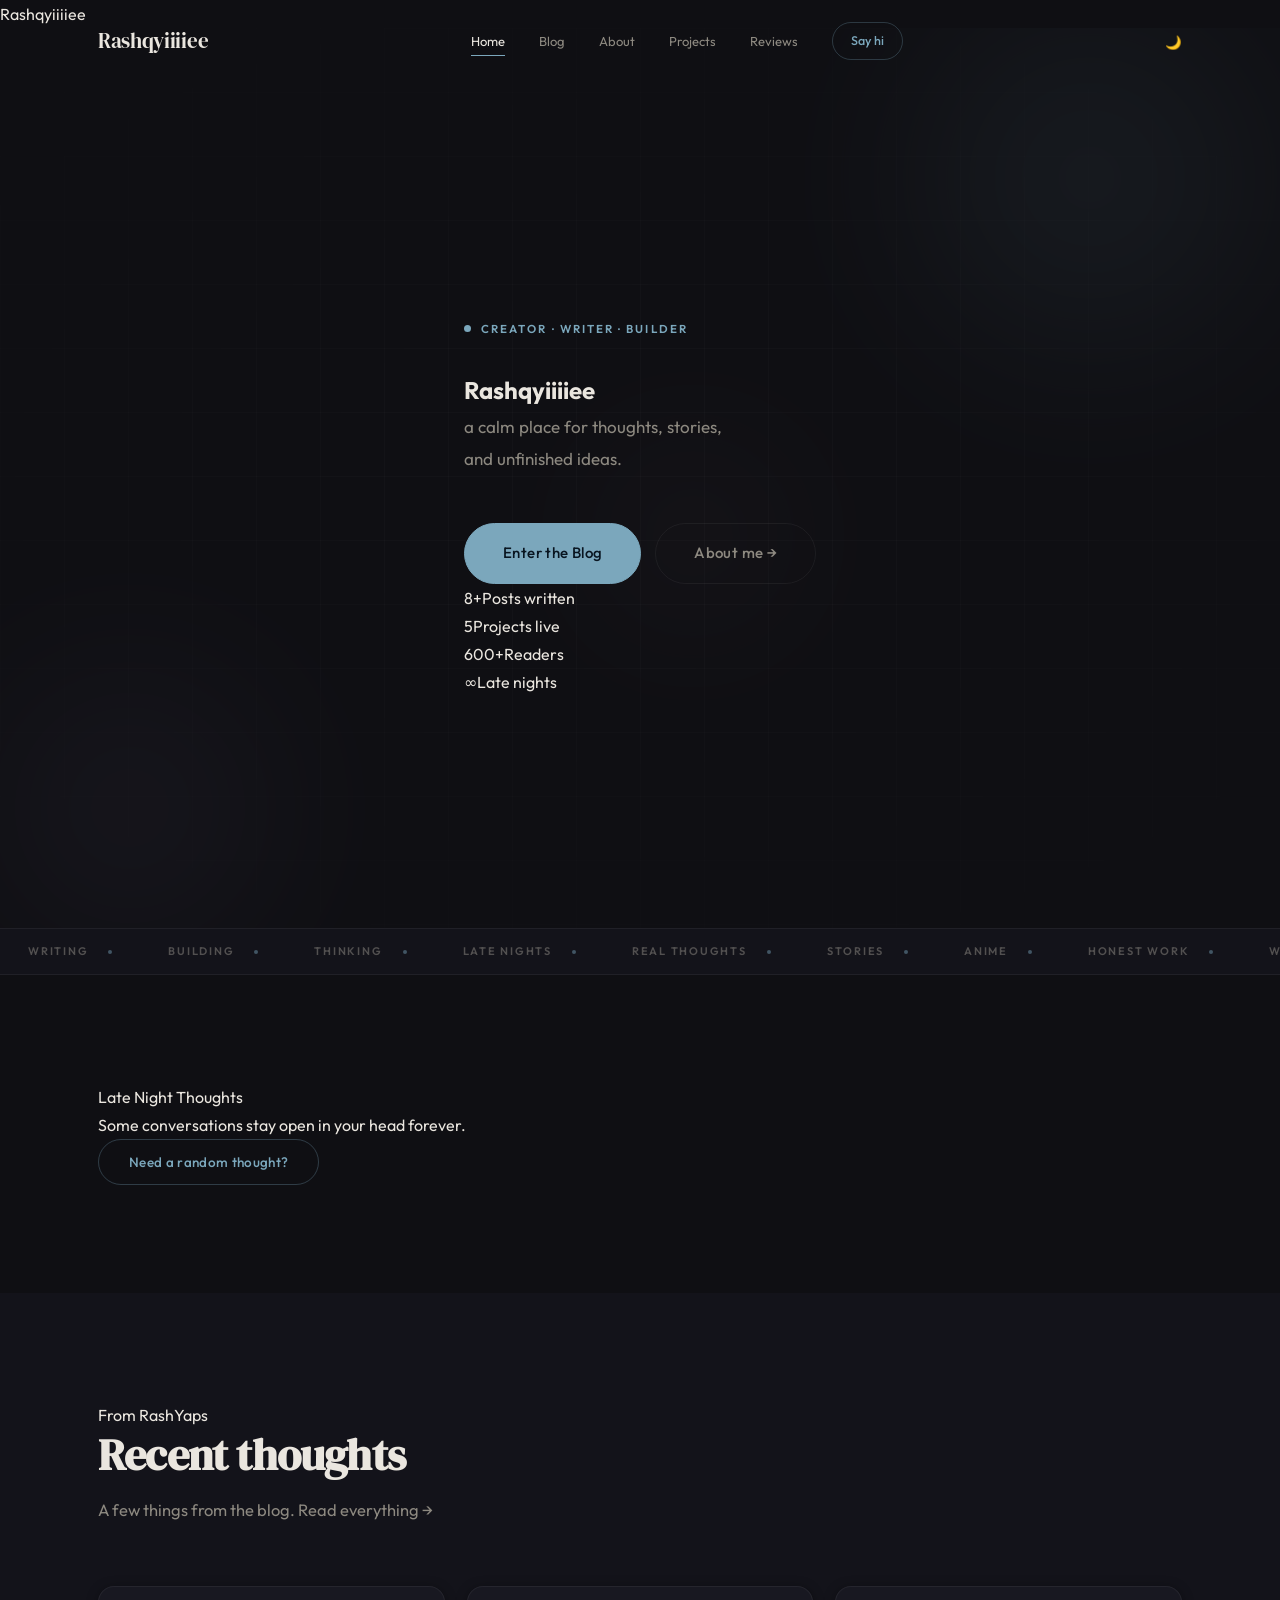
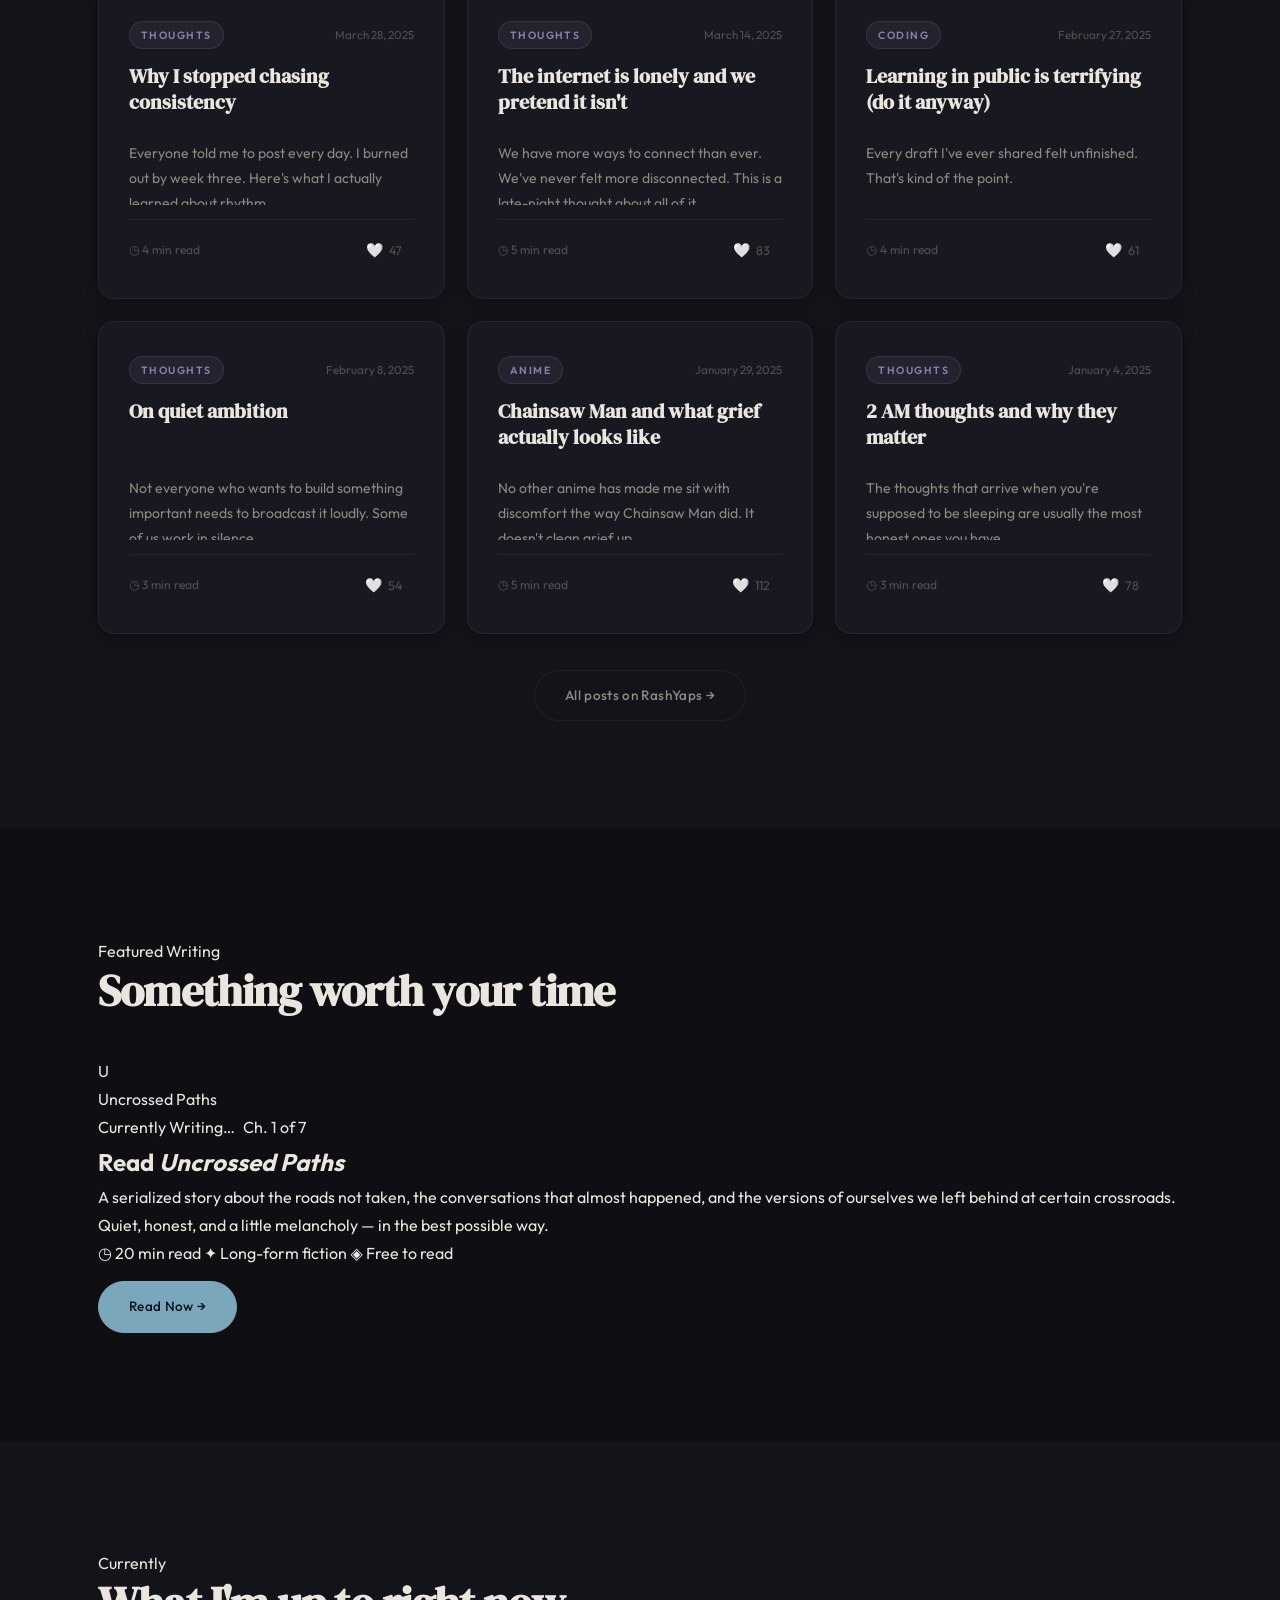
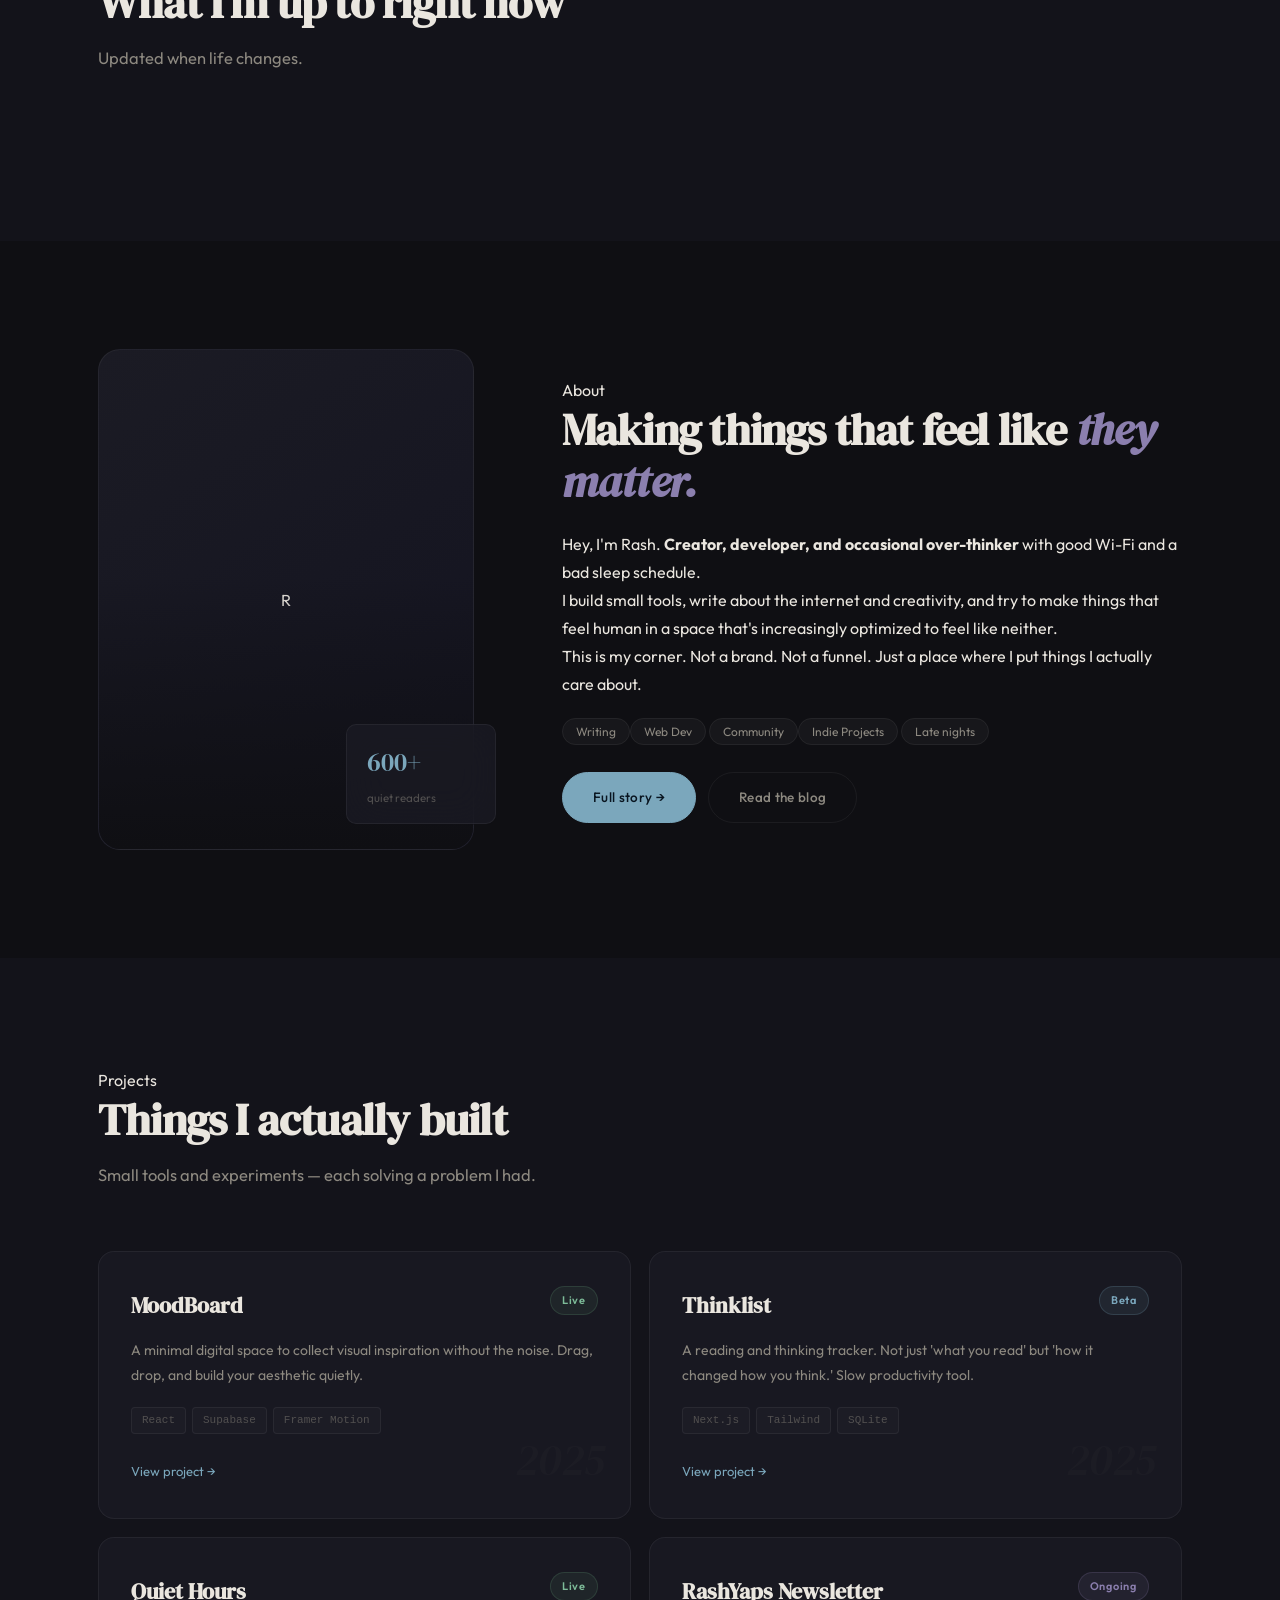
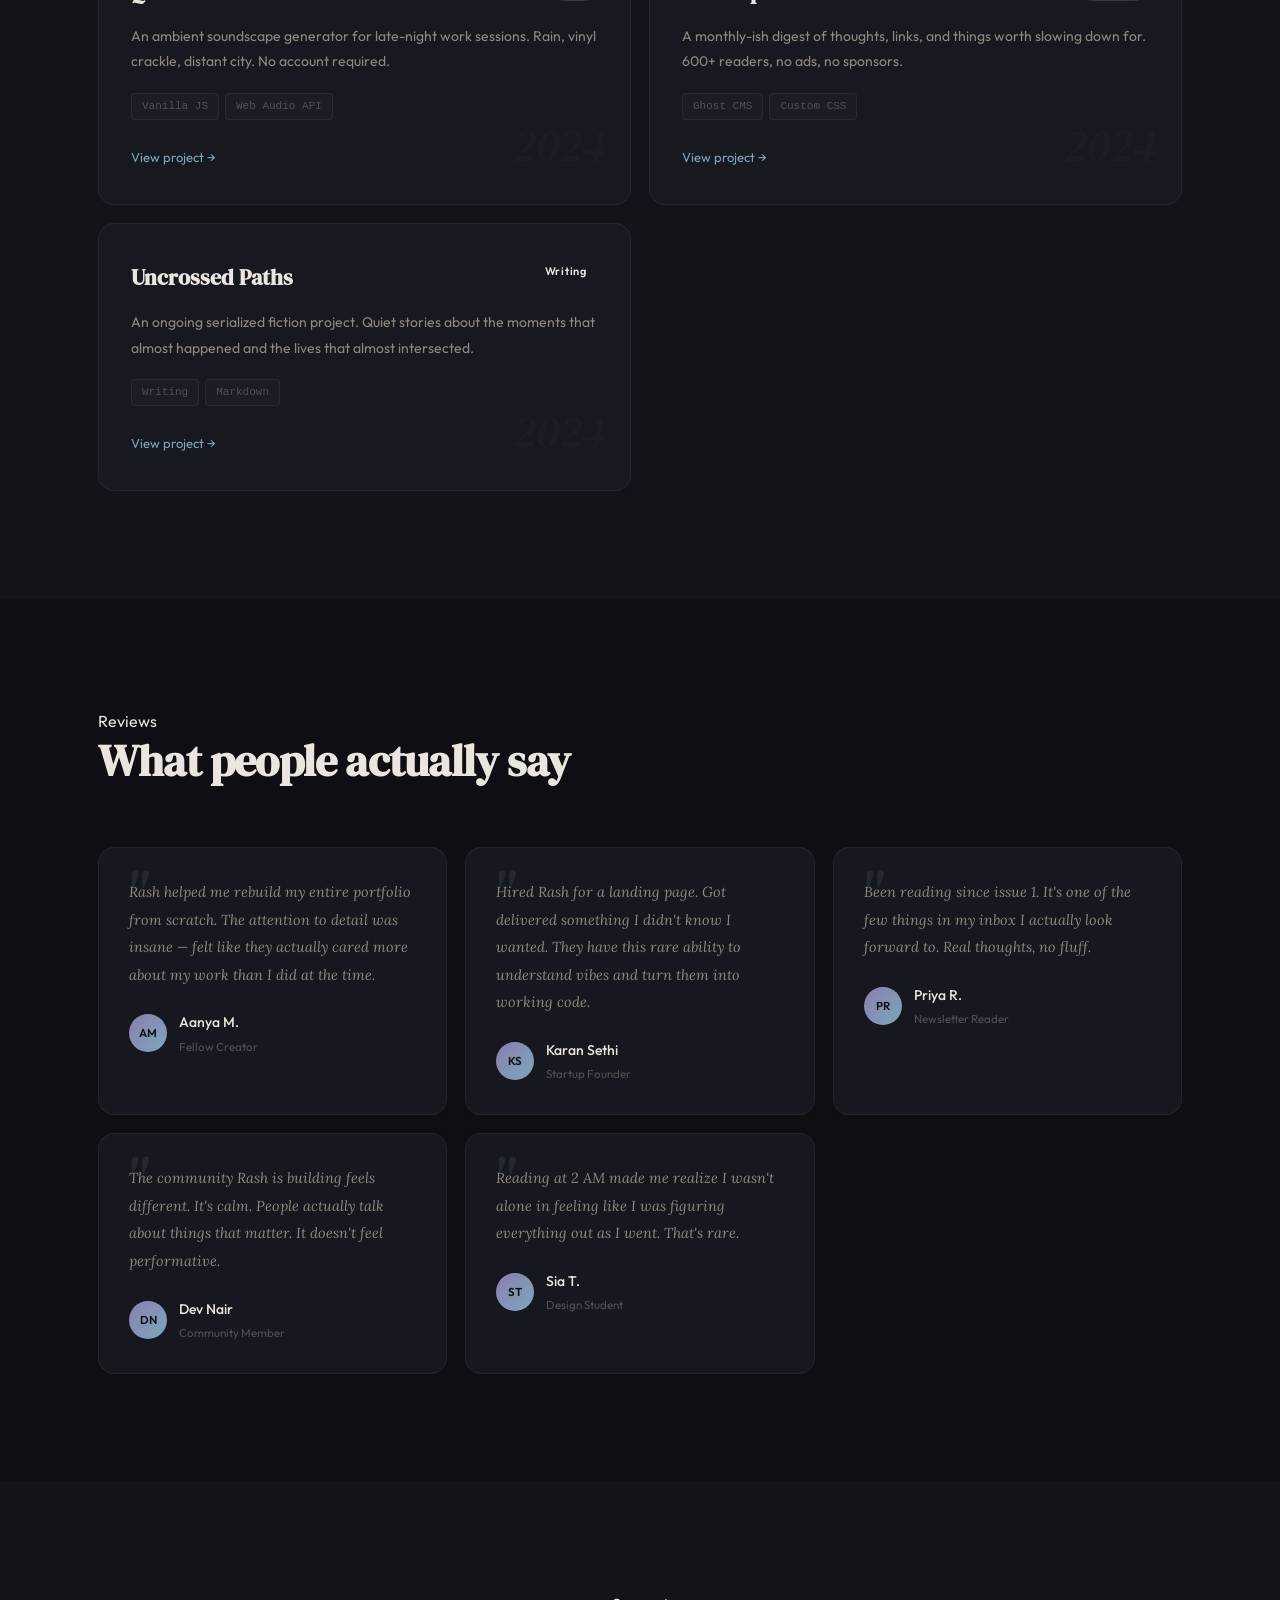
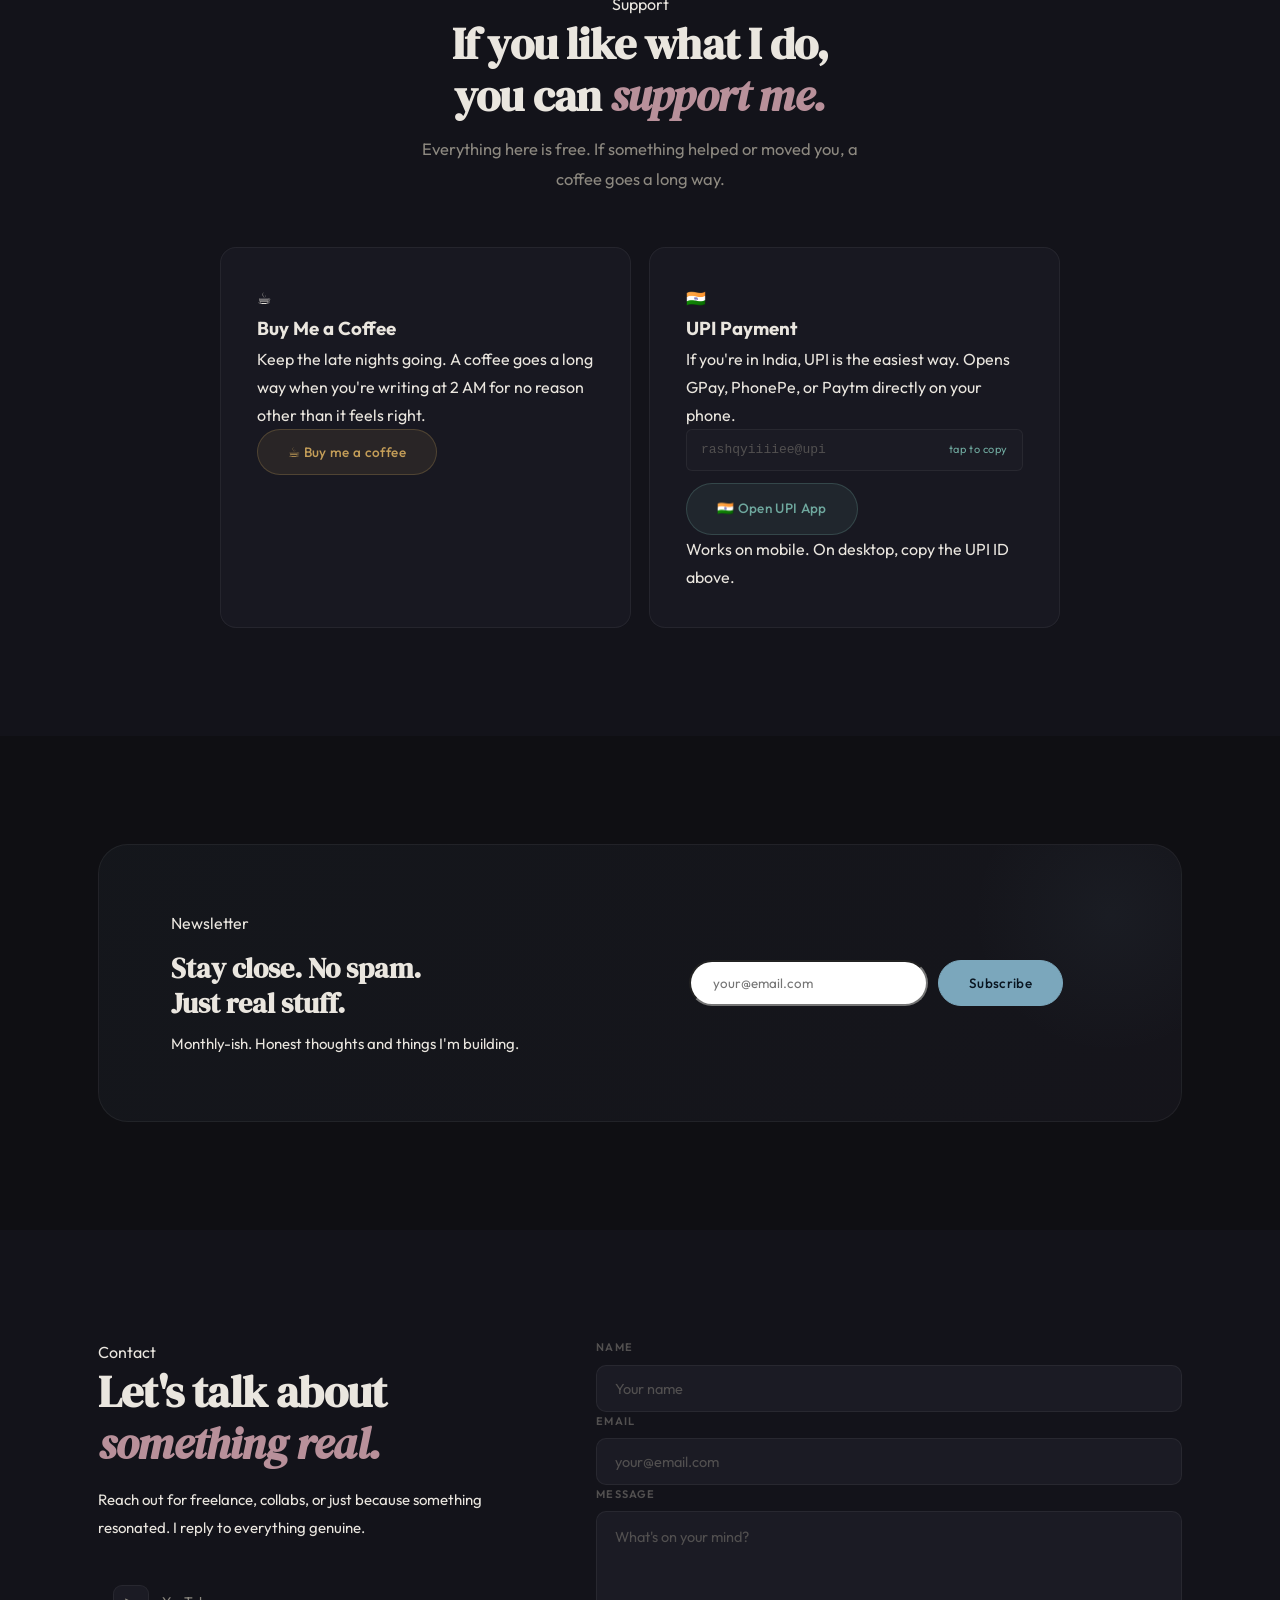
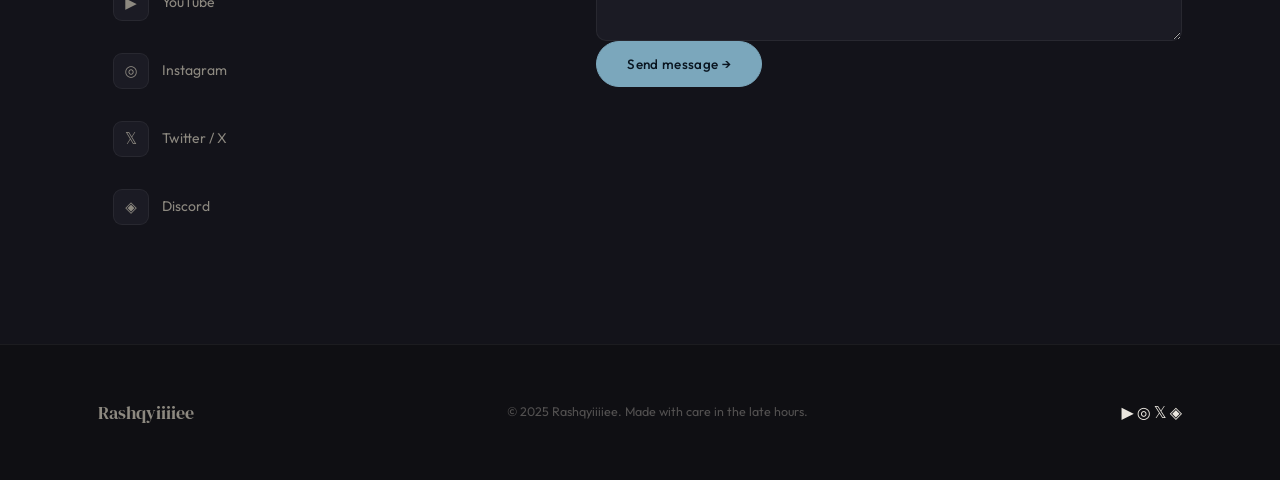
==== commit c66c0aa8: "Update index.html" ====
--- a/index.html
+++ b/index.html
@@ -1,171 +1,187 @@
 <!DOCTYPE html>
-<html lang="en">
+<html lang="en" data-theme="dark">
 <head>
   <meta charset="UTF-8"/>
   <meta name="viewport" content="width=device-width,initial-scale=1.0"/>
-  <title>RashYaps — Random thoughts that actually hit.</title>
-  <meta name="description" content="RashYaps — blogs, projects, and late-night thoughts that actually matter."/>
-  <meta property="og:title" content="RashYaps"/>
-  <meta property="og:description" content="Random thoughts that actually hit."/>
-  <meta name="theme-color" content="#0f0f13"/>
+  <title>Rashqyiiiiee — a calm place for thoughts, stories, and unfinished ideas.</title>
+  <meta name="description" content="Rashqyiiiiee — a calm personal world. Blogs, projects, stories, and late-night thoughts."/>
   <link rel="stylesheet" href="styles.css"/>
   <link rel="preconnect" href="https://fonts.googleapis.com"/>
   <link rel="preconnect" href="https://fonts.gstatic.com" crossorigin/>
 </head>
 <body data-page="index">
 
+<!-- Loader -->
+<div id="loader" aria-hidden="true">
+  <div class="loader-name">Rashqyiiiiee</div>
+  <div class="loader-bar"></div>
+</div>
+
 <div id="page-veil" class="show"></div>
-
-<!-- Mobile nav -->
+<div id="theme-veil"></div>
+<div class="grain-layer" aria-hidden="true"></div>
+
+<!-- Mobile Nav -->
 <nav class="mobile-nav" aria-label="Mobile">
-  <button class="mobile-nav-close" aria-label="Close">✕</button>
+  <button class="mob-close" aria-label="Close">✕</button>
   <a href="index.html">Home</a>
   <a href="blog.html">Blog</a>
   <a href="about.html">About</a>
   <a href="#projects">Projects</a>
-  <a href="#experience">Experience</a>
-  <a href="#reviews">Reviews</a>
   <a href="contact.html">Contact</a>
 </nav>
 
 <!-- Navbar -->
 <header class="navbar">
   <div class="container nav-inner">
-    <a href="index.html" class="nav-logo">Rash<span>Yaps</span></a>
+    <a href="index.html" class="nav-logo">Rashqyiiiiee</a>
     <nav class="nav-links">
       <a href="index.html">Home</a>
       <a href="blog.html">Blog</a>
       <a href="about.html">About</a>
       <a href="#projects">Projects</a>
-      <a href="#experience">Experience</a>
       <a href="#reviews">Reviews</a>
       <a href="contact.html" class="nav-pill">Say hi</a>
     </nav>
-    <button class="nav-toggle" aria-label="Menu" aria-expanded="false">
-      <span></span><span></span><span></span>
-    </button>
+    <div class="nav-right">
+      <button class="theme-btn" id="theme-btn" aria-label="Toggle theme">
+        <span class="theme-btn-icon" id="theme-icon">🌙</span>
+      </button>
+      <button class="nav-toggle" aria-label="Menu">
+        <span></span><span></span><span></span>
+      </button>
+    </div>
   </div>
 </header>
 
-<!-- ═══ HERO ═══════════════════════════════════════════════ -->
+<!-- ══ HERO ══════════════════════════════════════════════════ -->
 <section class="hero" id="hero">
-  <div class="hero-gradient"></div>
-  <div class="hero-grid"></div>
-  <div class="hero-orb orb1"></div>
-  <div class="hero-orb orb2"></div>
-  <div class="hero-orb orb3"></div>
+  <div class="hero-grad" aria-hidden="true"></div>
+  <div class="hero-grid" aria-hidden="true"></div>
+  <div class="hero-orb orb1" aria-hidden="true"></div>
+  <div class="hero-orb orb2" aria-hidden="true"></div>
+  <div class="hero-orb orb3" aria-hidden="true"></div>
   <div class="container">
     <div class="hero-content">
       <div class="hero-eyebrow">
-        <span class="hero-dot"></span>
-        Creator · Developer · Writer
-      </div>
-      <h1 class="hero-title">
-        Random thoughts<br/>that <em>actually hit.</em>
-      </h1>
+        <span class="hero-dot" aria-hidden="true"></span>
+        creator · writer · builder
+      </div>
+      <h1 class="hero-name">Rashqyiiiiee</h1>
       <p class="hero-sub">
-        I make things. Write things. Think out loud. This is the quiet corner of the internet
-        where it all lives — blogs, projects, and honest reflections from late-night hours.
+        a calm place for thoughts, stories,<br/>and unfinished ideas.
       </p>
       <div class="hero-actions">
-        <a href="blog.html" class="btn btn-primary btn-lg">Read the Blog</a>
-        <a href="#projects" class="btn btn-ghost btn-lg">Explore Work →</a>
-      </div>
-      <div class="hero-stats">
-        <div class="stat-item"><span class="stat-num">6+</span><span class="stat-lbl">Essays written</span></div>
-        <div class="stat-item"><span class="stat-num">4</span><span class="stat-lbl">Projects live</span></div>
-        <div class="stat-item"><span class="stat-num">600+</span><span class="stat-lbl">Newsletter readers</span></div>
-        <div class="stat-item"><span class="stat-num">∞</span><span class="stat-lbl">Late nights</span></div>
-      </div>
-    </div>
-  </div>
-</section>
-
-<!-- ═══ TICKER ════════════════════════════════════════════ -->
+        <a href="blog.html" class="btn btn-primary btn-lg">Enter the Blog</a>
+        <a href="about.html" class="btn btn-ghost btn-lg">About me →</a>
+      </div>
+      <div class="hero-byline">
+        <div class="hero-by-item"><span class="hero-by-num">8+</span><span class="hero-by-lbl">Posts written</span></div>
+        <div class="hero-by-item"><span class="hero-by-num">5</span><span class="hero-by-lbl">Projects live</span></div>
+        <div class="hero-by-item"><span class="hero-by-num">600+</span><span class="hero-by-lbl">Readers</span></div>
+        <div class="hero-by-item"><span class="hero-by-num">∞</span><span class="hero-by-lbl">Late nights</span></div>
+      </div>
+    </div>
+  </div>
+</section>
+
+<!-- ══ TICKER ════════════════════════════════════════════════ -->
 <div class="ticker-wrap" aria-hidden="true">
   <div class="ticker-track">
     <span class="ticker-item">Writing <span class="ticker-sep"></span></span>
     <span class="ticker-item">Building <span class="ticker-sep"></span></span>
     <span class="ticker-item">Thinking <span class="ticker-sep"></span></span>
-    <span class="ticker-item">Sharing <span class="ticker-sep"></span></span>
     <span class="ticker-item">Late nights <span class="ticker-sep"></span></span>
     <span class="ticker-item">Real thoughts <span class="ticker-sep"></span></span>
-    <span class="ticker-item">Small communities <span class="ticker-sep"></span></span>
+    <span class="ticker-item">Stories <span class="ticker-sep"></span></span>
+    <span class="ticker-item">Anime <span class="ticker-sep"></span></span>
     <span class="ticker-item">Honest work <span class="ticker-sep"></span></span>
     <span class="ticker-item">Writing <span class="ticker-sep"></span></span>
     <span class="ticker-item">Building <span class="ticker-sep"></span></span>
     <span class="ticker-item">Thinking <span class="ticker-sep"></span></span>
-    <span class="ticker-item">Sharing <span class="ticker-sep"></span></span>
     <span class="ticker-item">Late nights <span class="ticker-sep"></span></span>
     <span class="ticker-item">Real thoughts <span class="ticker-sep"></span></span>
-    <span class="ticker-item">Small communities <span class="ticker-sep"></span></span>
+    <span class="ticker-item">Stories <span class="ticker-sep"></span></span>
+    <span class="ticker-item">Anime <span class="ticker-sep"></span></span>
     <span class="ticker-item">Honest work <span class="ticker-sep"></span></span>
   </div>
 </div>
 
-<!-- ═══ BLOG ══════════════════════════════════════════════ -->
+<!-- ══ LATE NIGHT THOUGHTS ══════════════════════════════════ -->
+<section class="lnt-section" id="lnt">
+  <div class="lnt-bg" aria-hidden="true"></div>
+  <div class="container">
+    <div class="lnt-inner">
+      <div class="lbl reveal" style="justify-content:center">Late Night Thoughts</div>
+      <div class="lnt-thought-wrap reveal d1">
+        <p class="lnt-thought" id="lnt-thought">Some conversations stay open in your head forever.</p>
+      </div>
+      <div class="lnt-dots" id="lnt-dots" aria-hidden="true"></div>
+      <button class="btn btn-outline reveal d2" id="lnt-btn">Need a random thought?</button>
+    </div>
+  </div>
+</section>
+
+<!-- ══ BLOG PREVIEW ══════════════════════════════════════════ -->
 <section id="blog" style="background:var(--bg-surface)">
   <div class="container">
     <div class="section-head">
-      <div class="label reveal">Writing</div>
-      <h2 class="h2 reveal d1" style="margin-bottom:14px">Words worth staying up for</h2>
-      <p class="lead reveal d2">Thoughts on creativity, the internet, building things, and figuring life out in real time.</p>
+      <div class="lbl reveal">From RashYaps</div>
+      <h2 class="h2 reveal d1" style="margin-bottom:14px">Recent thoughts</h2>
+      <p class="lead reveal d2">A few things from the blog. <a href="blog.html" style="color:var(--a-blue)">Read everything →</a></p>
     </div>
     <div class="blog-grid" id="blog-grid">
-      <div style="grid-column:1/-1;text-align:center;color:var(--text-muted);padding:48px 0;font-size:14px">Loading posts…</div>
-    </div>
-    <div style="text-align:center;margin-top:48px" class="reveal">
-      <a href="blog.html" class="btn btn-ghost">View all posts →</a>
-    </div>
-  </div>
-</section>
-
-<!-- ═══ PERSONAL STRIP ═══════════════════════════════════ -->
-<div class="personal-strip">
-  <div class="personal-strip-bg"></div>
-  <div class="personal-strip-orb pso1"></div>
-  <div class="personal-strip-orb pso2"></div>
-  <div class="personal-strip-inner reveal">
-    <p class="personal-strip-quote">
-      I don't write to impress.<br/>
-      I write because I <em>can't keep things inside.</em>
-    </p>
-    <div class="personal-strip-attr">rashyaps</div>
-  </div>
-</div>
-
-<!-- ═══ UNCROSSED PATHS ══════════════════════════════════ -->
+      <div style="grid-column:1/-1;text-align:center;color:var(--text-m);padding:40px 0;font-size:14px">Loading…</div>
+    </div>
+    <div class="more-wrap" id="more-blogs-wrap" style="display:none">
+      <button class="btn btn-ghost more-btn" id="more-blogs-btn">
+        Load more <span class="arrow">↓</span>
+      </button>
+    </div>
+    <div style="text-align:center;margin-top:36px" class="reveal">
+      <a href="blog.html" class="btn btn-ghost">All posts on RashYaps →</a>
+    </div>
+  </div>
+</section>
+
+<!-- ══ UNCROSSED PATHS ═══════════════════════════════════════ -->
 <section id="uncrossed" style="background:var(--bg-base)">
   <div class="container">
     <div class="section-head" style="margin-bottom:40px">
-      <div class="label reveal">Featured</div>
+      <div class="lbl reveal">Featured Writing</div>
       <h2 class="h2 reveal d1">Something worth your time</h2>
     </div>
-    <div class="featured-card reveal">
-      <!-- Cover: swap the placeholder div for <img> when you have art -->
-      <div class="featured-cover">
-        <div class="featured-cover-orb"></div>
-        <!-- <img src="uncrossed-cover.jpg" alt="Uncrossed Paths" class="featured-cover-img" loading="lazy"/> -->
-        <div class="featured-cover-inner">
-          <div class="featured-letter">U</div>
-          <div class="featured-cover-line"></div>
-          <div class="featured-cover-label">Uncrossed Paths</div>
-        </div>
-      </div>
-      <div class="featured-body">
-        <span class="featured-badge">New long-form</span>
-        <h2 class="featured-title">Read <em>Uncrossed Paths</em></h2>
-        <p class="featured-desc">
-          A collection of thoughts about the roads not taken, the conversations that almost happened,
-          and the versions of ourselves we left behind. Quiet, honest, and a little melancholy —
-          in the best possible way.
+    <div class="feat-card reveal">
+      <div class="feat-cover">
+        <div class="feat-cover-orb" aria-hidden="true"></div>
+        <!--
+          📷 ADD BOOK COVER IMAGE HERE:
+          Replace the placeholder block below with:
+          <img src="your-cover-image.jpg" alt="Uncrossed Paths cover" class="feat-cover-img" loading="lazy"/>
+        -->
+        <div class="feat-cover-inner" aria-hidden="true">
+          <div class="feat-letter">U</div>
+          <div class="feat-line"></div>
+          <div class="feat-cover-lbl">Uncrossed Paths</div>
+        </div>
+      </div>
+      <div class="feat-body">
+        <div style="display:flex;flex-wrap:wrap;gap:8px;align-items:center">
+          <span class="feat-badge">Currently Writing…</span>
+          <span class="feat-ch">Ch. 1 of 7</span>
+        </div>
+        <h2 class="feat-title">Read <em>Uncrossed Paths</em></h2>
+        <p class="feat-desc">
+          A serialized story about the roads not taken, the conversations that almost happened,
+          and the versions of ourselves we left behind at certain crossroads. Quiet, honest,
+          and a little melancholy — in the best possible way.
         </p>
-        <div class="featured-meta">
+        <div class="feat-meta">
           <span>◷ 20 min read</span>
-          <span>✦ Long-form essay</span>
+          <span>✦ Long-form fiction</span>
           <span>◈ Free to read</span>
         </div>
-        <div style="margin-top:10px">
+        <div style="margin-top:14px">
           <a href="blog.html" class="btn btn-primary">Read Now →</a>
         </div>
       </div>
@@ -173,43 +189,29 @@
   </div>
 </section>
 
-<!-- ═══ QUOTE ══════════════════════════════════════════════ -->
-<div class="quote-section" style="background:var(--bg-surface)">
-  <div class="quote-section-bg"></div>
-  <div class="quote-orb qo1"></div>
-  <div class="quote-orb qo2"></div>
-  <div class="quote-inner reveal">
-    <span class="quote-mark">"</span>
-    <blockquote class="quote-text">
-      Some thoughts don't need answers.<br/>
-      Just a <em>place to exist.</em>
-    </blockquote>
-    <div class="quote-attr">rashyaps</div>
-  </div>
-</div>
-
-<!-- ═══ SKILLS ════════════════════════════════════════════ -->
-<section id="skills" style="background:var(--bg-base)">
+<!-- ══ CURRENTLY ════════════════════════════════════════════ -->
+<section id="currently" style="background:var(--bg-surface)">
   <div class="container">
     <div class="section-head">
-      <div class="label reveal">Skills</div>
-      <h2 class="h2 reveal d1" style="margin-bottom:14px">What I actually know</h2>
-      <p class="lead reveal d2">The tools I reach for — built through late nights, real projects, and honest mistakes.</p>
-    </div>
-    <div class="skills-grid" id="skills-grid">
-      <!-- Rendered by script.js -->
-    </div>
-  </div>
-</section>
-
-<!-- ═══ ABOUT ════════════════════════════════════════════ -->
-<section id="about" style="background:var(--bg-surface)">
+      <div class="lbl reveal">Currently</div>
+      <h2 class="h2 reveal d1" style="margin-bottom:14px">What I'm up to right now</h2>
+      <p class="lead reveal d2">Updated when life changes.</p>
+    </div>
+    <div class="currently-grid" id="currently-grid"></div>
+  </div>
+</section>
+
+<!-- ══ ABOUT ════════════════════════════════════════════════ -->
+<section id="about" style="background:var(--bg-base)">
   <div class="container">
     <div class="about-grid">
       <div class="about-img-wrap reveal">
         <div class="about-img">
-          <!-- <img data-src="rash-photo.jpg" alt="Rash" loading="lazy"/> -->
-          <span class="about-img-letter">R</span>
+          <!--
+            📷 ADD YOUR PHOTO HERE:
+            <img src="your-photo.jpg" alt="Rash" loading="lazy"/>
+          -->
+          <span class="about-img-ph" aria-hidden="true">R</span>
         </div>
         <div class="about-stat-card">
           <div class="about-stat-num">600+</div>
@@ -217,148 +219,127 @@
         </div>
       </div>
       <div class="reveal d2">
-        <div class="label">About</div>
-        <h2 class="h2" style="margin-bottom:24px">Making things that feel like <span class="em-purple">they matter.</span></h2>
-        <div class="about-text-body">
-          <p>Hey, I'm Rash. I'm a <strong>creator, developer, and occasional over-thinker</strong> with good Wi-Fi and a bad sleep schedule.</p>
-          <p>I build small tools, write about the internet and creativity, and try to make things that feel human in a space increasingly optimized to feel like neither.</p>
-          <p>This site is my corner. Not a brand. Not a funnel. Just a place where I put things I actually care about — and hopefully you will too.</p>
-        </div>
-        <div class="about-tags" style="margin-top:20px">
-          <span class="tag">Writing</span>
-          <span class="tag">Web Dev</span>
-          <span class="tag">Community</span>
-          <span class="tag">Indie Projects</span>
-          <span class="tag">Product Design</span>
+        <div class="lbl">About</div>
+        <h2 class="h2" style="margin-bottom:22px">Making things that feel like <span class="em-purple">they matter.</span></h2>
+        <div class="about-body">
+          <p>Hey, I'm Rash. <strong>Creator, developer, and occasional over-thinker</strong> with good Wi-Fi and a bad sleep schedule.</p>
+          <p>I build small tools, write about the internet and creativity, and try to make things that feel human in a space that's increasingly optimized to feel like neither.</p>
+          <p>This is my corner. Not a brand. Not a funnel. Just a place where I put things I actually care about.</p>
+        </div>
+        <div class="tag-row" style="margin-top:18px">
+          <span class="tag">Writing</span><span class="tag">Web Dev</span>
+          <span class="tag">Community</span><span class="tag">Indie Projects</span>
           <span class="tag">Late nights</span>
         </div>
         <div class="about-actions">
           <a href="about.html" class="btn btn-primary">Full story →</a>
-          <a href="blog.html" class="btn btn-ghost">Read my writing</a>
-        </div>
-      </div>
-    </div>
-  </div>
-</section>
-
-<!-- ═══ PROJECTS ══════════════════════════════════════════ -->
-<section id="projects" style="background:var(--bg-base)">
+          <a href="blog.html" class="btn btn-ghost">Read the blog</a>
+        </div>
+      </div>
+    </div>
+  </div>
+</section>
+
+<!-- ══ PROJECTS ══════════════════════════════════════════════ -->
+<section id="projects" style="background:var(--bg-surface)">
   <div class="container">
     <div class="section-head">
-      <div class="label reveal">Projects</div>
+      <div class="lbl reveal">Projects</div>
       <h2 class="h2 reveal d1" style="margin-bottom:14px">Things I actually built</h2>
-      <p class="lead reveal d2">Small products, tools, and experiments — each one solving a problem I had and hoped others had too.</p>
-    </div>
-    <div class="projects-grid" id="projects-grid">
-      <!-- Rendered by JS -->
-    </div>
-  </div>
-</section>
-
-<!-- ═══ EXPERIENCE ════════════════════════════════════════ -->
-<section id="experience" style="background:var(--bg-surface)">
+      <p class="lead reveal d2">Small tools and experiments — each solving a problem I had.</p>
+    </div>
+    <div class="projects-grid" id="projects-grid"></div>
+    <div class="more-wrap" id="more-proj-wrap" style="display:none">
+      <button class="btn btn-ghost more-btn" id="more-proj-btn">
+        Load more <span class="arrow">↓</span>
+      </button>
+    </div>
+  </div>
+</section>
+
+<!-- ══ REVIEWS ═══════════════════════════════════════════════ -->
+<section id="reviews" style="background:var(--bg-base)">
   <div class="container">
     <div class="section-head">
-      <div class="label reveal">Journey</div>
-      <h2 class="h2 reveal d1" style="margin-bottom:14px">How I got here</h2>
-      <p class="lead reveal d2">Not a resume. A story. Each step taught me something the previous one couldn't.</p>
-    </div>
-    <div class="timeline" id="experience-timeline">
-      <!-- Rendered by JS -->
-    </div>
-  </div>
-</section>
-
-<!-- ═══ REVIEWS ═══════════════════════════════════════════ -->
-<section id="reviews" style="background:var(--bg-base)">
-  <div class="container">
-    <div class="section-head">
-      <div class="label reveal">Reviews</div>
+      <div class="lbl reveal">Reviews</div>
       <h2 class="h2 reveal d1" style="margin-bottom:14px">What people actually say</h2>
-      <p class="lead reveal d2">Honest words from real people — no paid testimonials.</p>
-    </div>
-    <div class="reviews-grid" id="reviews-grid">
-      <!-- Rendered by JS -->
-    </div>
-  </div>
-</section>
-
-<!-- ═══ SUPPORT ════════════════════════════════════════════ -->
+    </div>
+    <div class="reviews-grid" id="reviews-grid"></div>
+    <div class="more-wrap" id="more-rev-wrap" style="display:none">
+      <button class="btn btn-ghost more-btn" id="more-rev-btn">
+        Load more <span class="arrow">↓</span>
+      </button>
+    </div>
+  </div>
+</section>
+
+<!-- ══ SUPPORT ═══════════════════════════════════════════════ -->
 <section id="support" style="background:var(--bg-surface)">
   <div class="container">
-    <div class="section-head" style="text-align:center;max-width:500px;margin:0 auto 52px">
-      <div class="label reveal" style="justify-content:center">Support</div>
+    <div class="section-head" style="text-align:center;max-width:480px;margin:0 auto 52px">
+      <div class="lbl reveal" style="justify-content:center">Support</div>
       <h2 class="h2 reveal d1" style="margin-bottom:12px">If you like what I do,<br/>you can <span class="em-pink">support me.</span></h2>
-      <p class="lead reveal d2" style="max-width:100%;margin:0 auto">Everything here is free. If something helped or moved you, consider buying me a coffee — or just share a post. That works too.</p>
+      <p class="lead reveal d2" style="max-width:100%;margin:0 auto">Everything here is free. If something helped or moved you, a coffee goes a long way.</p>
     </div>
     <div class="support-grid">
-      <!-- Coffee -->
       <div class="card support-card coffee reveal">
-        <div class="support-icon">☕</div>
-        <h3 class="support-title">Buy Me a Coffee</h3>
-        <p class="support-desc">Keep the late nights going. A coffee goes a long way when you're writing at 2 AM for no reason other than that it feels right.</p>
+        <div class="sup-icon">☕</div>
+        <h3 class="sup-title">Buy Me a Coffee</h3>
+        <p class="sup-desc">Keep the late nights going. A coffee goes a long way when you're writing at 2 AM for no reason other than it feels right.</p>
         <button class="btn btn-coffee" id="coffee-btn">☕ Buy me a coffee</button>
       </div>
-      <!-- UPI -->
       <div class="card support-card upi reveal d2">
-        <div class="support-icon">🇮🇳</div>
-        <h3 class="support-title">UPI Payment</h3>
-        <p class="support-desc">If you're in India, UPI is the easiest way. Opens GPay, PhonePe, or any UPI app directly. Any amount is genuinely appreciated.</p>
-        <!-- Deep link — works on mobile, opens UPI app -->
-        <div class="upi-row" data-copy="rashyaps@upi" title="Tap to copy UPI ID">
-          <span>rashyaps@upi</span>
+        <div class="sup-icon">🇮🇳</div>
+        <h3 class="sup-title">UPI Payment</h3>
+        <p class="sup-desc">If you're in India, UPI is the easiest way. Opens GPay, PhonePe, or Paytm directly on your phone.</p>
+        <div class="upi-row" data-copy="rashqyiiiiee@upi" title="Tap to copy">
+          <span>rashqyiiiiee@upi</span>
           <span class="upi-copy-lbl">tap to copy</span>
         </div>
-        <div style="display:flex;gap:10px;flex-wrap:wrap">
-          <a href="upi://pay?pa=rashyaps@upi&pn=RashYaps&cu=INR" class="btn btn-upi" id="upi-pay-btn">
-            🇮🇳 Open UPI App
-          </a>
-        </div>
-        <p style="font-size:11.5px;color:var(--text-muted);margin-top:10px;line-height:1.6">
-          Works on mobile. On desktop, copy the UPI ID above and paste in your app.
-        </p>
-      </div>
-    </div>
-  </div>
-</section>
-
-<!-- ═══ NEWSLETTER ════════════════════════════════════════ -->
+        <a href="upi://pay?pa=rashqyiiiiee@upi&pn=Rashqyiiiiee&cu=INR" class="btn btn-upi">🇮🇳 Open UPI App</a>
+        <p class="sup-note">Works on mobile. On desktop, copy the UPI ID above.</p>
+      </div>
+    </div>
+  </div>
+</section>
+
+<!-- ══ NEWSLETTER ════════════════════════════════════════════ -->
 <section id="newsletter" style="background:var(--bg-base)">
   <div class="container">
     <div class="newsletter-box reveal">
-      <div class="newsletter-text">
-        <div class="label" style="margin-bottom:14px">Newsletter</div>
+      <div style="flex:1">
+        <div class="lbl" style="margin-bottom:14px">Newsletter</div>
         <h3 class="h3" style="margin-bottom:10px">Stay close. No spam.<br/>Just real stuff.</h3>
-        <p style="font-size:15px;color:var(--text-secondary)">Monthly-ish. Honest thoughts, useful links, and things I'm building. 600+ readers.</p>
+        <p style="font-size:15px;color:var(--text-s)">Monthly-ish. Honest thoughts and things I'm building.</p>
       </div>
       <form class="newsletter-form" id="nl-form">
-        <input type="email" class="input-base input-pill" placeholder="your@email.com" required aria-label="Email"/>
+        <input type="email" class="input-pill" placeholder="your@email.com" required aria-label="Email"/>
         <button type="submit" class="btn btn-primary" style="white-space:nowrap">Subscribe</button>
       </form>
     </div>
   </div>
 </section>
 
-<!-- ═══ CONTACT ═══════════════════════════════════════════ -->
+<!-- ══ CONTACT ═══════════════════════════════════════════════ -->
 <section id="contact" style="background:var(--bg-surface)">
   <div class="container">
     <div class="contact-grid">
-      <div class="contact-lead reveal">
-        <div class="label">Contact</div>
-        <h2>Let's talk about <em>something real.</em></h2>
-        <p>Reach out for freelance projects, collabs, or just because something I wrote resonated. I reply to everything genuine.</p>
-        <div class="socials-list">
-          <a href="https://youtube.com/@RashYaps" class="social-row" target="_blank" rel="noopener"><span class="social-ic">▶</span>@RashYaps on YouTube</a>
-          <a href="https://instagram.com/RashYaps" class="social-row" target="_blank" rel="noopener"><span class="social-ic">◎</span>@RashYaps on Instagram</a>
-          <a href="https://twitter.com/RashYaps" class="social-row" target="_blank" rel="noopener"><span class="social-ic">𝕏</span>@RashYaps on X / Twitter</a>
-          <a href="https://discord.gg/RashYaps" class="social-row" target="_blank" rel="noopener"><span class="social-ic">◈</span>Join the Discord</a>
+      <div class="reveal">
+        <div class="lbl">Contact</div>
+        <h2 class="h2" style="margin-bottom:16px">Let's talk about <span class="em-pink">something real.</span></h2>
+        <p style="font-size:15px;color:var(--text-s);line-height:1.85;margin-bottom:32px">Reach out for freelance, collabs, or just because something resonated. I reply to everything genuine.</p>
+        <div style="display:flex;flex-direction:column;gap:10px">
+          <a href="https://youtube.com/@Rashqyiiiiee" class="social-row" target="_blank" rel="noopener"><span class="social-ic">▶</span>YouTube</a>
+          <a href="https://instagram.com/Rashqyiiiiee" class="social-row" target="_blank" rel="noopener"><span class="social-ic">◎</span>Instagram</a>
+          <a href="https://twitter.com/Rashqyiiiiee" class="social-row" target="_blank" rel="noopener"><span class="social-ic">𝕏</span>Twitter / X</a>
+          <a href="https://discord.gg/Rashqyiiiiee" class="social-row" target="_blank" rel="noopener"><span class="social-ic">◈</span>Discord</a>
         </div>
       </div>
       <div class="reveal d2">
-        <form class="contact-form-area" id="cf-form">
-          <div class="field"><label for="cf-name">Name</label><input type="text" id="cf-name" class="input-base" placeholder="Your name" required/></div>
-          <div class="field"><label for="cf-email">Email</label><input type="email" id="cf-email" class="input-base" placeholder="your@email.com" required/></div>
-          <div class="field"><label for="cf-message">Message</label><textarea id="cf-message" class="input-base" placeholder="What's on your mind?" required></textarea></div>
+        <form class="cf-area" id="cf-form">
+          <div class="field"><label for="cfn">Name</label><input type="text" id="cfn" class="input-base" placeholder="Your name" required/></div>
+          <div class="field"><label for="cfe">Email</label><input type="email" id="cfe" class="input-base" placeholder="your@email.com" required/></div>
+          <div class="field"><label for="cfm">Message</label><textarea id="cfm" class="input-base" placeholder="What's on your mind?" required></textarea></div>
           <div class="form-notice" id="cf-msg" role="alert"></div>
           <button type="submit" class="btn btn-primary" style="align-self:flex-start">Send message →</button>
         </form>
@@ -367,16 +348,16 @@
   </div>
 </section>
 
-<!-- ═══ FOOTER ═════════════════════════════════════════════ -->
+<!-- ══ FOOTER ════════════════════════════════════════════════ -->
 <footer class="site-footer">
   <div class="container footer-row">
-    <a href="index.html" class="footer-logo">Rash<span>Yaps</span></a>
-    <p class="footer-copy">© 2025 RashYaps. Made with care in the late hours.</p>
-    <div class="footer-socials">
-      <a href="https://youtube.com/@RashYaps" target="_blank" rel="noopener" aria-label="YouTube">▶</a>
-      <a href="https://instagram.com/RashYaps" target="_blank" rel="noopener" aria-label="Instagram">◎</a>
-      <a href="https://twitter.com/RashYaps" target="_blank" rel="noopener" aria-label="Twitter">𝕏</a>
-      <a href="https://discord.gg/RashYaps" target="_blank" rel="noopener" aria-label="Discord">◈</a>
+    <a href="index.html" class="footer-logo">Rashqyiiiiee</a>
+    <p class="footer-copy">© 2025 Rashqyiiiiee. Made with care in the late hours.</p>
+    <div class="footer-soc">
+      <a href="https://youtube.com/@Rashqyiiiiee" target="_blank" rel="noopener" aria-label="YouTube">▶</a>
+      <a href="https://instagram.com/Rashqyiiiiee" target="_blank" rel="noopener" aria-label="Instagram">◎</a>
+      <a href="https://twitter.com/Rashqyiiiiee" target="_blank" rel="noopener" aria-label="Twitter">𝕏</a>
+      <a href="https://discord.gg/Rashqyiiiiee" target="_blank" rel="noopener" aria-label="Discord">◈</a>
     </div>
   </div>
 </footer>
